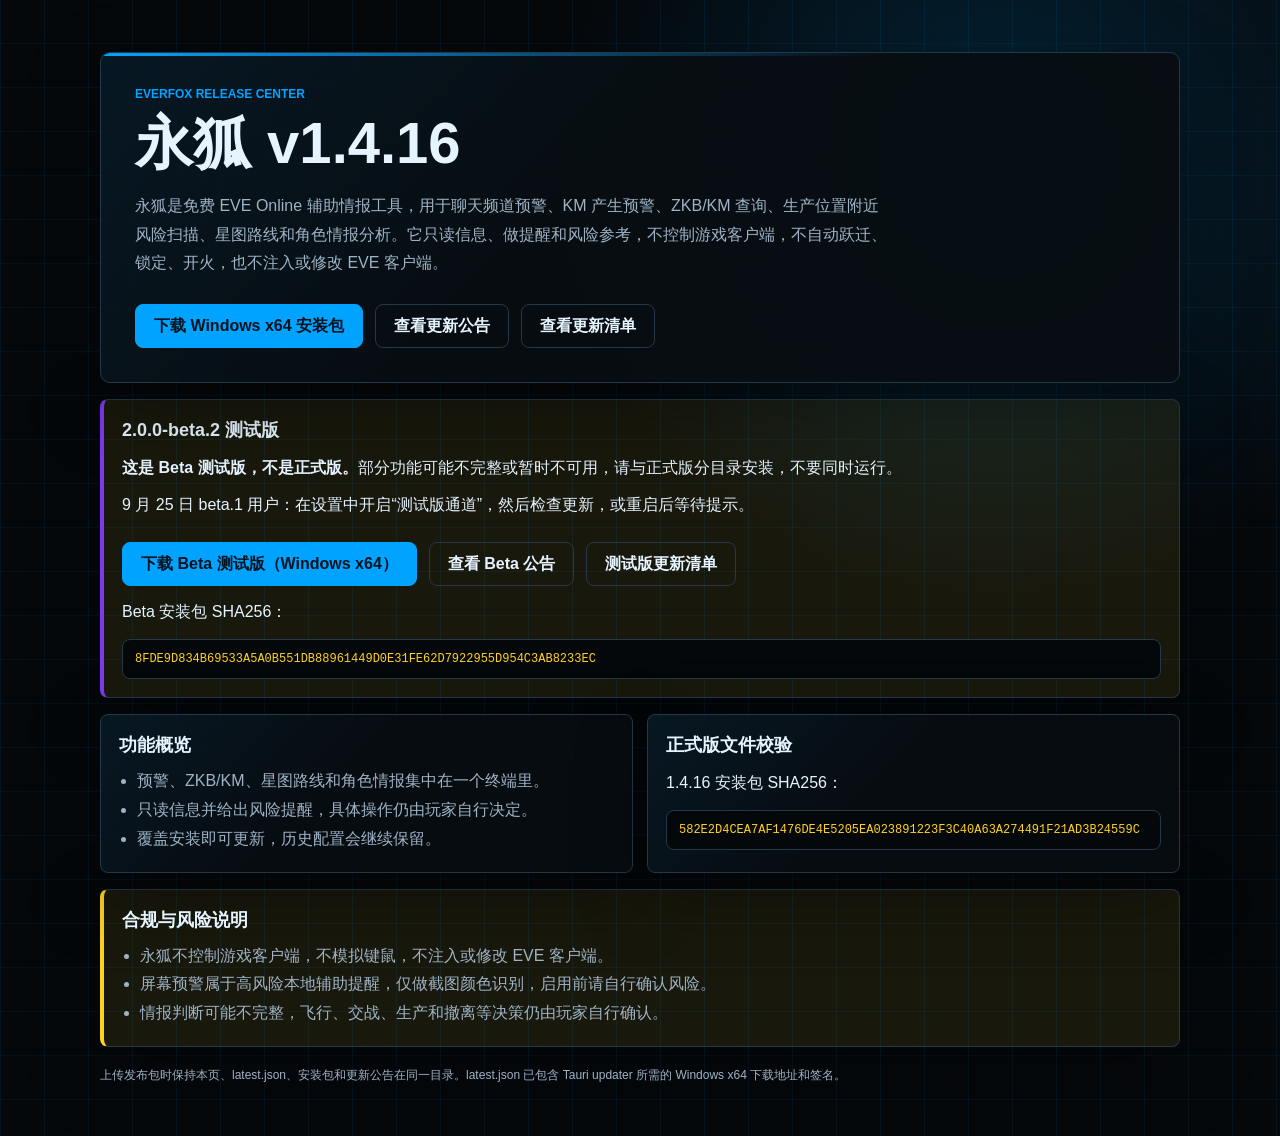
==== index.html @ 494feef8 "release: publish signed EverFox 2.0.0-beta.2" ====
<!doctype html>
<html lang="zh-CN">
<head>
  <meta charset="utf-8" />
  <meta name="viewport" content="width=device-width, initial-scale=1" />
  <title>永狐 v1.4.16 发布页</title>
  <style>
    :root { color-scheme: dark; --bg:#05080b; --panel:#0b1118; --line:#24384a; --text:#e6f4ff; --muted:#9fb3c6; --accent:#00a3ff; --warn:#ffd21f; }
    * { box-sizing:border-box; }
    body { margin:0; min-height:100vh; font-family:"Microsoft YaHei","Segoe UI",sans-serif; color:var(--text); background:linear-gradient(90deg,rgba(0,163,255,.08) 1px,transparent 1px) 0 0/44px 44px,linear-gradient(0deg,rgba(0,163,255,.06) 1px,transparent 1px) 0 0/44px 44px,radial-gradient(circle at 78% 14%,rgba(0,163,255,.18),transparent 32%),var(--bg); }
    main { width:min(1080px,calc(100% - 36px)); margin:0 auto; padding:52px 0; }
    .hero,.card { border:1px solid var(--line); background:linear-gradient(135deg,rgba(0,163,255,.08),transparent 44%),rgba(8,13,18,.94); box-shadow:0 24px 70px rgba(0,0,0,.34); }
    .hero { position:relative; overflow:hidden; padding:34px; border-radius:10px; }
    .hero:before { content:""; position:absolute; left:0; right:0; top:0; height:3px; background:linear-gradient(90deg,var(--accent),transparent 72%); }
    .eyebrow { margin:0 0 12px; color:var(--accent); font-size:12px; font-weight:900; text-transform:uppercase; }
    h1 { margin:0; font-size:clamp(30px,5vw,58px); line-height:1.05; }
    .summary { max-width:760px; color:var(--muted); font-size:16px; line-height:1.8; margin:18px 0 0; }
    .actions { display:flex; flex-wrap:wrap; gap:12px; margin-top:26px; }
    a.button { display:inline-flex; align-items:center; justify-content:center; min-height:44px; padding:0 18px; border:1px solid var(--accent); border-radius:8px; background:var(--accent); color:#00131f; font-weight:900; text-decoration:none; }
    a.button.secondary { background:transparent; color:var(--text); border-color:var(--line); }
    .grid { display:grid; grid-template-columns:repeat(2,minmax(0,1fr)); gap:14px; margin-top:16px; }
    .card { border-radius:8px; padding:18px; }
    .card h2 { margin:0 0 10px; font-size:18px; }
    ul { margin:0; padding-left:18px; color:var(--muted); line-height:1.8; }
    code { display:block; padding:12px; margin-top:10px; overflow-wrap:anywhere; border:1px solid var(--line); border-radius:8px; color:var(--warn); background:#05080b; font-family:Consolas,"Courier New",monospace; font-size:12px; }
    .notice { margin-top:16px; border-left:4px solid var(--warn); background:rgba(255,210,31,.08); }
    footer { margin-top:20px; color:var(--muted); font-size:12px; }
    @media (max-width:760px) { main { width:min(100% - 24px,1080px); padding:24px 0; } .hero { padding:24px; } .grid { grid-template-columns:1fr; } .actions a { width:100%; } }
  </style>
</head>
<body>
  <main>
    <section class="hero">
      <p class="eyebrow">Everfox Release Center</p>
      <h1>永狐 v1.4.16</h1>
      <p class="summary">永狐是免费 EVE Online 辅助情报工具，用于聊天频道预警、KM 产生预警、ZKB/KM 查询、生产位置附近风险扫描、星图路线和角色情报分析。它只读信息、做提醒和风险参考，不控制游戏客户端，不自动跃迁、锁定、开火，也不注入或修改 EVE 客户端。</p>
      <div class="actions">
        <a class="button" href="EverFox_1.4.16_x64_setup.exe">下载 Windows x64 安装包</a>
        <a class="button secondary" href="EverFox_1.4.16_release_notes.md">查看更新公告</a>
        <a class="button secondary" href="latest.json">查看更新清单</a>
      </div>
    </section>
    <section class="card notice" style="border-left-color:#7C3AED">
      <h2>2.0.0-beta.2 测试版</h2>
      <p><strong>这是 Beta 测试版，不是正式版。</strong>部分功能可能不完整或暂时不可用，请与正式版分目录安装，不要同时运行。</p>
      <p>9 月 25 日 beta.1 用户：在设置中开启“测试版通道”，然后检查更新，或重启后等待提示。</p>
      <div class="actions">
        <a class="button" href="https://github.com/heiyue0110/yonghu-release/releases/download/v2.0.0-beta.2/EverFox_2.0.0-beta.2_x64_setup.exe">下载 Beta 测试版（Windows x64）</a>
        <a class="button secondary" href="https://github.com/heiyue0110/yonghu-release/releases/download/v2.0.0-beta.2/EverFox_2.0.0-beta.2_release_notes.md">查看 Beta 公告</a>
        <a class="button secondary" href="v2-alpha/latest-beta.json">测试版更新清单</a>
      </div>
      <p>Beta 安装包 SHA256：</p><code>8FDE9D834B69533A5A0B551DB88961449D0E31FE62D7922955D954C3AB8233EC</code>
    </section>
    <section class="grid"><article class="card"><h2>功能概览</h2><ul><li>预警、ZKB/KM、星图路线和角色情报集中在一个终端里。</li><li>只读信息并给出风险提醒，具体操作仍由玩家自行决定。</li><li>覆盖安装即可更新，历史配置会继续保留。</li></ul></article><article class="card"><h2>正式版文件校验</h2><p>1.4.16 安装包 SHA256：</p><code>582E2D4CEA7AF1476DE4E5205EA023891223F3C40A63A274491F21AD3B24559C</code></article></section>
    <section class="card notice"><h2>合规与风险说明</h2><ul><li>永狐不控制游戏客户端，不模拟键鼠，不注入或修改 EVE 客户端。</li><li>屏幕预警属于高风险本地辅助提醒，仅做截图颜色识别，启用前请自行确认风险。</li><li>情报判断可能不完整，飞行、交战、生产和撤离等决策仍由玩家自行确认。</li></ul></section>
    <footer>上传发布包时保持本页、latest.json、安装包和更新公告在同一目录。latest.json 已包含 Tauri updater 所需的 Windows x64 下载地址和签名。</footer>
  </main>
</body>
</html>
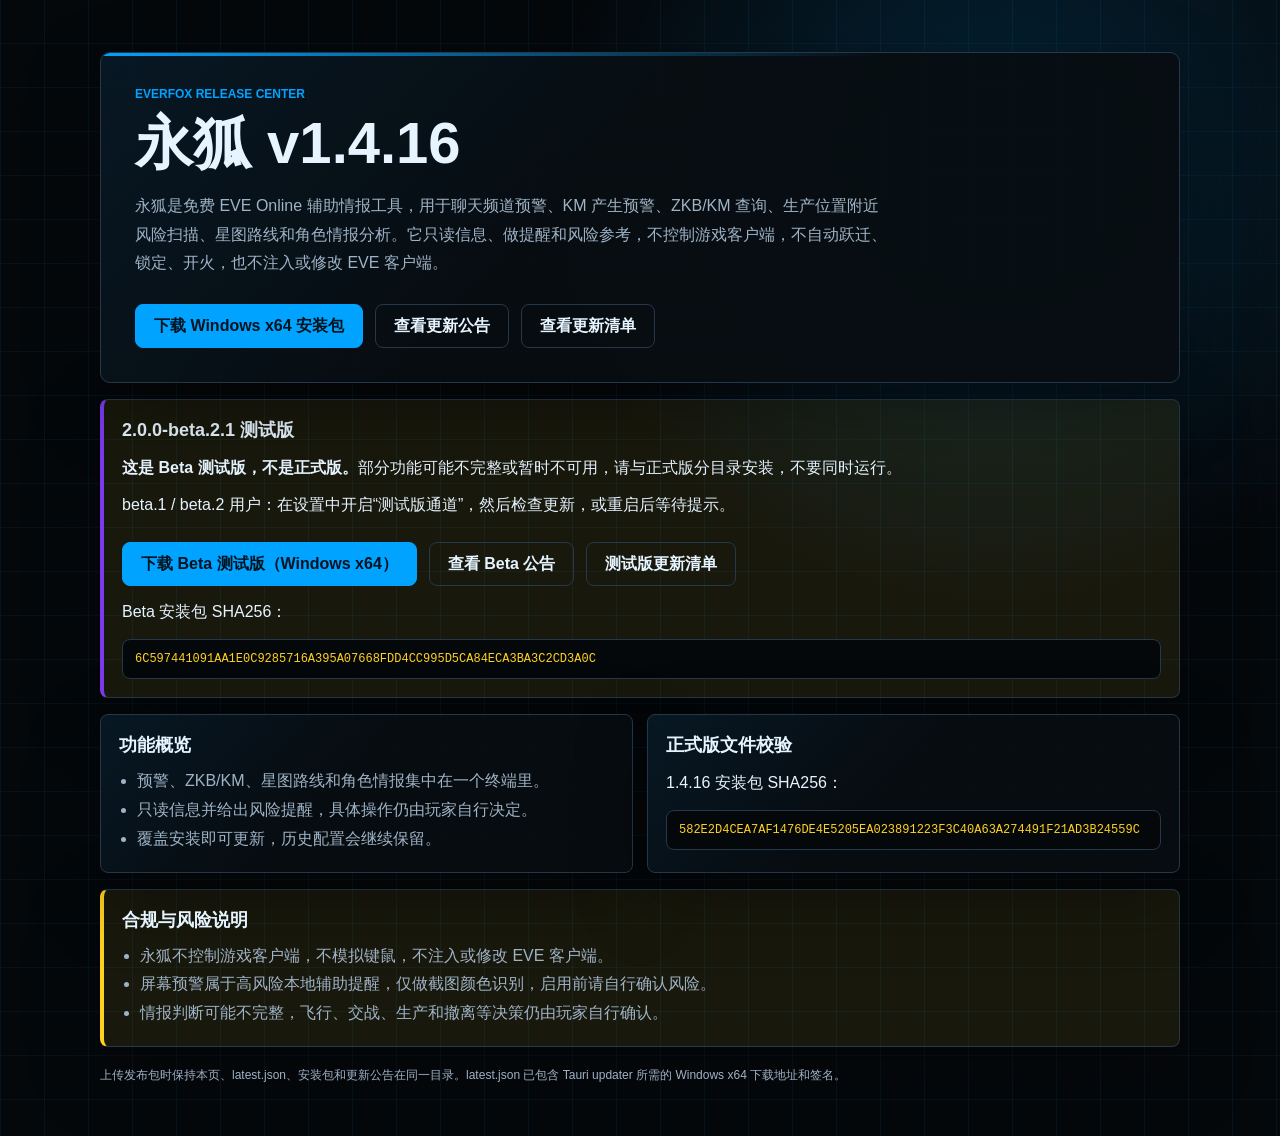
==== commit 5fffe43b: "release: promote signed EverFox 2.0.0-beta.2.1 fixes" ====
--- a/index.html
+++ b/index.html
@@ -41,15 +41,15 @@
       </div>
     </section>
     <section class="card notice" style="border-left-color:#7C3AED">
-      <h2>2.0.0-beta.2 测试版</h2>
+      <h2>2.0.0-beta.2.1 测试版</h2>
       <p><strong>这是 Beta 测试版，不是正式版。</strong>部分功能可能不完整或暂时不可用，请与正式版分目录安装，不要同时运行。</p>
-      <p>9 月 25 日 beta.1 用户：在设置中开启“测试版通道”，然后检查更新，或重启后等待提示。</p>
+      <p>beta.1 / beta.2 用户：在设置中开启“测试版通道”，然后检查更新，或重启后等待提示。</p>
       <div class="actions">
-        <a class="button" href="https://github.com/heiyue0110/yonghu-release/releases/download/v2.0.0-beta.2/EverFox_2.0.0-beta.2_x64_setup.exe">下载 Beta 测试版（Windows x64）</a>
-        <a class="button secondary" href="https://github.com/heiyue0110/yonghu-release/releases/download/v2.0.0-beta.2/EverFox_2.0.0-beta.2_release_notes.md">查看 Beta 公告</a>
+        <a class="button" href="https://github.com/heiyue0110/yonghu-release/releases/download/v2.0.0-beta.2.1/EverFox_2.0.0-beta.2.1_x64_setup.exe">下载 Beta 测试版（Windows x64）</a>
+        <a class="button secondary" href="https://github.com/heiyue0110/yonghu-release/releases/download/v2.0.0-beta.2.1/EverFox_2.0.0-beta.2.1_release_notes.md">查看 Beta 公告</a>
         <a class="button secondary" href="v2-alpha/latest-beta.json">测试版更新清单</a>
       </div>
-      <p>Beta 安装包 SHA256：</p><code>8FDE9D834B69533A5A0B551DB88961449D0E31FE62D7922955D954C3AB8233EC</code>
+      <p>Beta 安装包 SHA256：</p><code>6C597441091AA1E0C9285716A395A07668FDD4CC995D5CA84ECA3BA3C2CD3A0C</code>
     </section>
     <section class="grid"><article class="card"><h2>功能概览</h2><ul><li>预警、ZKB/KM、星图路线和角色情报集中在一个终端里。</li><li>只读信息并给出风险提醒，具体操作仍由玩家自行决定。</li><li>覆盖安装即可更新，历史配置会继续保留。</li></ul></article><article class="card"><h2>正式版文件校验</h2><p>1.4.16 安装包 SHA256：</p><code>582E2D4CEA7AF1476DE4E5205EA023891223F3C40A63A274491F21AD3B24559C</code></article></section>
     <section class="card notice"><h2>合规与风险说明</h2><ul><li>永狐不控制游戏客户端，不模拟键鼠，不注入或修改 EVE 客户端。</li><li>屏幕预警属于高风险本地辅助提醒，仅做截图颜色识别，启用前请自行确认风险。</li><li>情报判断可能不完整，飞行、交战、生产和撤离等决策仍由玩家自行确认。</li></ul></section>
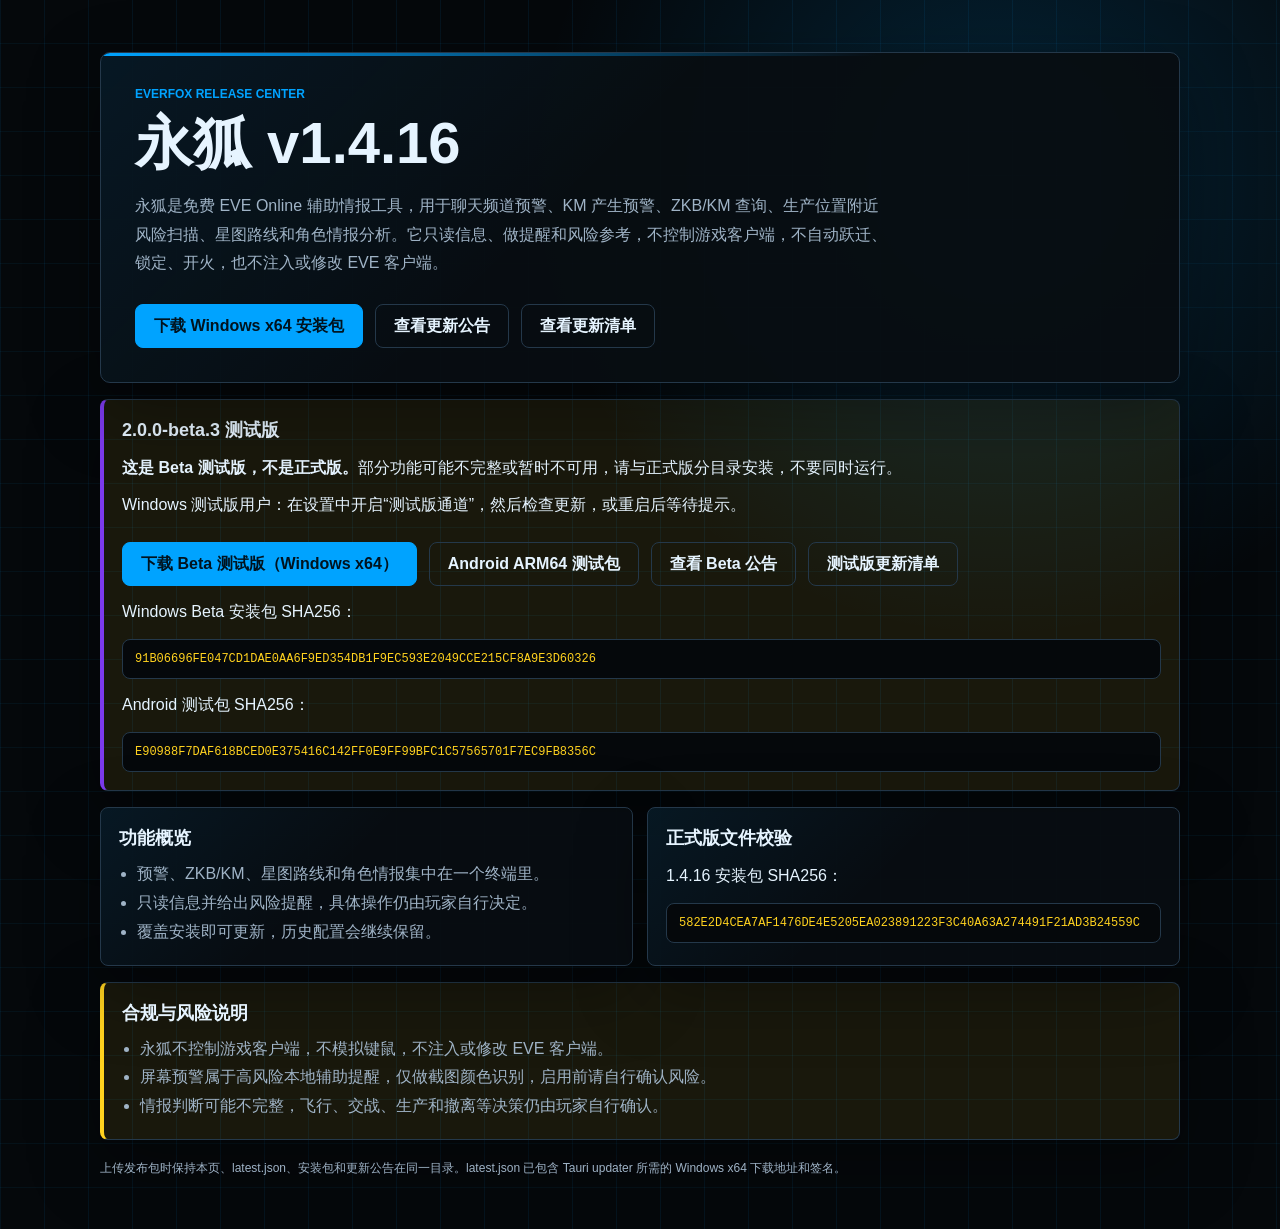
==== commit aa658880: "release signed beta.3 Windows and matching Android test package" ====
--- a/index.html
+++ b/index.html
@@ -41,15 +41,16 @@
       </div>
     </section>
     <section class="card notice" style="border-left-color:#7C3AED">
-      <h2>2.0.0-beta.2.1 测试版</h2>
+      <h2>2.0.0-beta.3 测试版</h2>
       <p><strong>这是 Beta 测试版，不是正式版。</strong>部分功能可能不完整或暂时不可用，请与正式版分目录安装，不要同时运行。</p>
-      <p>beta.1 / beta.2 用户：在设置中开启“测试版通道”，然后检查更新，或重启后等待提示。</p>
+      <p>Windows 测试版用户：在设置中开启“测试版通道”，然后检查更新，或重启后等待提示。</p>
       <div class="actions">
-        <a class="button" href="https://github.com/heiyue0110/yonghu-release/releases/download/v2.0.0-beta.2.1/EverFox_2.0.0-beta.2.1_x64_setup.exe">下载 Beta 测试版（Windows x64）</a>
-        <a class="button secondary" href="https://github.com/heiyue0110/yonghu-release/releases/download/v2.0.0-beta.2.1/EverFox_2.0.0-beta.2.1_release_notes.md">查看 Beta 公告</a>
+        <a class="button" href="https://github.com/heiyue0110/yonghu-release/releases/download/v2.0.0-beta.3/EverFox_2.0.0-beta.3_x64_setup.exe">下载 Beta 测试版（Windows x64）</a>
+        <a class="button secondary" href="https://github.com/heiyue0110/yonghu-release/releases/download/v2.0.0-beta.3/EverFox_2.0.0-beta.3_android-arm64-test.apk">Android ARM64 测试包</a>
+        <a class="button secondary" href="https://github.com/heiyue0110/yonghu-release/releases/download/v2.0.0-beta.3/EverFox_2.0.0-beta.3_release_notes.md">查看 Beta 公告</a>
         <a class="button secondary" href="v2-alpha/latest-beta.json">测试版更新清单</a>
       </div>
-      <p>Beta 安装包 SHA256：</p><code>6C597441091AA1E0C9285716A395A07668FDD4CC995D5CA84ECA3BA3C2CD3A0C</code>
+      <p>Windows Beta 安装包 SHA256：</p><code>91B06696FE047CD1DAE0AA6F9ED354DB1F9EC593E2049CCE215CF8A9E3D60326</code><p>Android 测试包 SHA256：</p><code>E90988F7DAF618BCED0E375416C142FF0E9FF99BFC1C57565701F7EC9FB8356C</code>
     </section>
     <section class="grid"><article class="card"><h2>功能概览</h2><ul><li>预警、ZKB/KM、星图路线和角色情报集中在一个终端里。</li><li>只读信息并给出风险提醒，具体操作仍由玩家自行决定。</li><li>覆盖安装即可更新，历史配置会继续保留。</li></ul></article><article class="card"><h2>正式版文件校验</h2><p>1.4.16 安装包 SHA256：</p><code>582E2D4CEA7AF1476DE4E5205EA023891223F3C40A63A274491F21AD3B24559C</code></article></section>
     <section class="card notice"><h2>合规与风险说明</h2><ul><li>永狐不控制游戏客户端，不模拟键鼠，不注入或修改 EVE 客户端。</li><li>屏幕预警属于高风险本地辅助提醒，仅做截图颜色识别，启用前请自行确认风险。</li><li>情报判断可能不完整，飞行、交战、生产和撤离等决策仍由玩家自行确认。</li></ul></section>
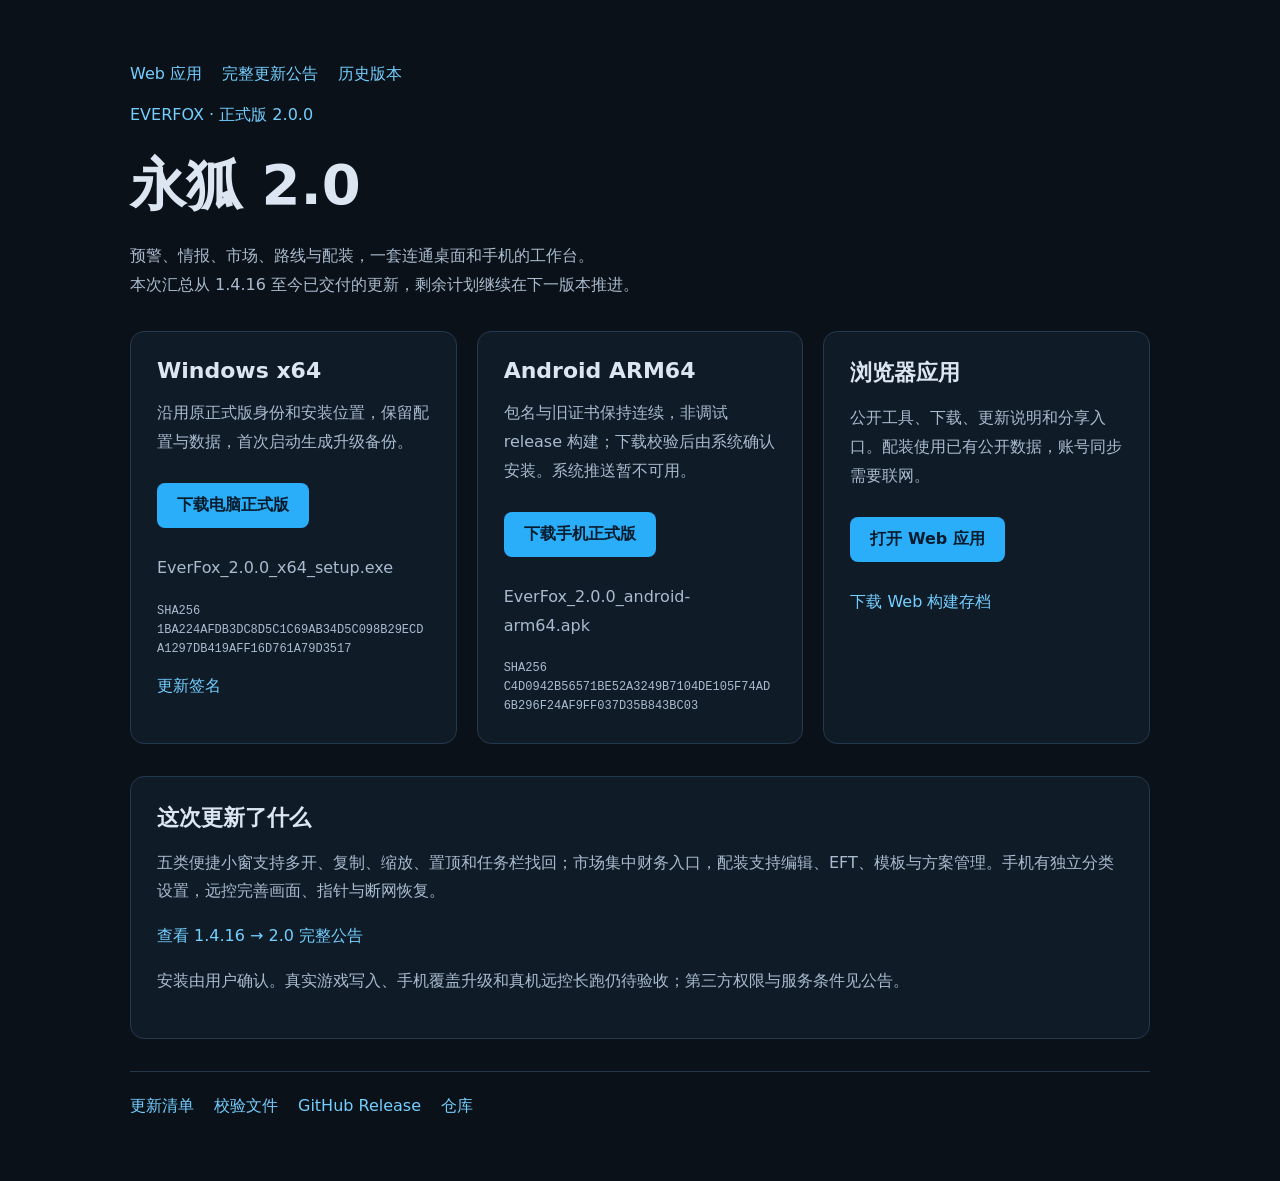
==== commit ef28ac73: "release: publish formal EverFox 2.0.0 for Windows Android and Web" ====
--- a/index.html
+++ b/index.html
@@ -1,60 +1,9 @@
-<!doctype html>
-<html lang="zh-CN">
-<head>
-  <meta charset="utf-8" />
-  <meta name="viewport" content="width=device-width, initial-scale=1" />
-  <title>永狐 v1.4.16 发布页</title>
-  <style>
-    :root { color-scheme: dark; --bg:#05080b; --panel:#0b1118; --line:#24384a; --text:#e6f4ff; --muted:#9fb3c6; --accent:#00a3ff; --warn:#ffd21f; }
-    * { box-sizing:border-box; }
-    body { margin:0; min-height:100vh; font-family:"Microsoft YaHei","Segoe UI",sans-serif; color:var(--text); background:linear-gradient(90deg,rgba(0,163,255,.08) 1px,transparent 1px) 0 0/44px 44px,linear-gradient(0deg,rgba(0,163,255,.06) 1px,transparent 1px) 0 0/44px 44px,radial-gradient(circle at 78% 14%,rgba(0,163,255,.18),transparent 32%),var(--bg); }
-    main { width:min(1080px,calc(100% - 36px)); margin:0 auto; padding:52px 0; }
-    .hero,.card { border:1px solid var(--line); background:linear-gradient(135deg,rgba(0,163,255,.08),transparent 44%),rgba(8,13,18,.94); box-shadow:0 24px 70px rgba(0,0,0,.34); }
-    .hero { position:relative; overflow:hidden; padding:34px; border-radius:10px; }
-    .hero:before { content:""; position:absolute; left:0; right:0; top:0; height:3px; background:linear-gradient(90deg,var(--accent),transparent 72%); }
-    .eyebrow { margin:0 0 12px; color:var(--accent); font-size:12px; font-weight:900; text-transform:uppercase; }
-    h1 { margin:0; font-size:clamp(30px,5vw,58px); line-height:1.05; }
-    .summary { max-width:760px; color:var(--muted); font-size:16px; line-height:1.8; margin:18px 0 0; }
-    .actions { display:flex; flex-wrap:wrap; gap:12px; margin-top:26px; }
-    a.button { display:inline-flex; align-items:center; justify-content:center; min-height:44px; padding:0 18px; border:1px solid var(--accent); border-radius:8px; background:var(--accent); color:#00131f; font-weight:900; text-decoration:none; }
-    a.button.secondary { background:transparent; color:var(--text); border-color:var(--line); }
-    .grid { display:grid; grid-template-columns:repeat(2,minmax(0,1fr)); gap:14px; margin-top:16px; }
-    .card { border-radius:8px; padding:18px; }
-    .card h2 { margin:0 0 10px; font-size:18px; }
-    ul { margin:0; padding-left:18px; color:var(--muted); line-height:1.8; }
-    code { display:block; padding:12px; margin-top:10px; overflow-wrap:anywhere; border:1px solid var(--line); border-radius:8px; color:var(--warn); background:#05080b; font-family:Consolas,"Courier New",monospace; font-size:12px; }
-    .notice { margin-top:16px; border-left:4px solid var(--warn); background:rgba(255,210,31,.08); }
-    footer { margin-top:20px; color:var(--muted); font-size:12px; }
-    @media (max-width:760px) { main { width:min(100% - 24px,1080px); padding:24px 0; } .hero { padding:24px; } .grid { grid-template-columns:1fr; } .actions a { width:100%; } }
-  </style>
-</head>
-<body>
-  <main>
-    <section class="hero">
-      <p class="eyebrow">Everfox Release Center</p>
-      <h1>永狐 v1.4.16</h1>
-      <p class="summary">永狐是免费 EVE Online 辅助情报工具，用于聊天频道预警、KM 产生预警、ZKB/KM 查询、生产位置附近风险扫描、星图路线和角色情报分析。它只读信息、做提醒和风险参考，不控制游戏客户端，不自动跃迁、锁定、开火，也不注入或修改 EVE 客户端。</p>
-      <div class="actions">
-        <a class="button" href="EverFox_1.4.16_x64_setup.exe">下载 Windows x64 安装包</a>
-        <a class="button secondary" href="EverFox_1.4.16_release_notes.md">查看更新公告</a>
-        <a class="button secondary" href="latest.json">查看更新清单</a>
-      </div>
-    </section>
-    <section class="card notice" style="border-left-color:#7C3AED">
-      <h2>2.0.0-beta.3 测试版</h2>
-      <p><strong>这是 Beta 测试版，不是正式版。</strong>部分功能可能不完整或暂时不可用，请与正式版分目录安装，不要同时运行。</p>
-      <p>Windows 测试版用户：在设置中开启“测试版通道”，然后检查更新，或重启后等待提示。</p>
-      <div class="actions">
-        <a class="button" href="https://github.com/heiyue0110/yonghu-release/releases/download/v2.0.0-beta.3/EverFox_2.0.0-beta.3_x64_setup.exe">下载 Beta 测试版（Windows x64）</a>
-        <a class="button secondary" href="https://github.com/heiyue0110/yonghu-release/releases/download/v2.0.0-beta.3/EverFox_2.0.0-beta.3_android-arm64-test.apk">Android ARM64 测试包</a>
-        <a class="button secondary" href="https://github.com/heiyue0110/yonghu-release/releases/download/v2.0.0-beta.3/EverFox_2.0.0-beta.3_release_notes.md">查看 Beta 公告</a>
-        <a class="button secondary" href="v2-alpha/latest-beta.json">测试版更新清单</a>
-      </div>
-      <p>Windows Beta 安装包 SHA256：</p><code>91B06696FE047CD1DAE0AA6F9ED354DB1F9EC593E2049CCE215CF8A9E3D60326</code><p>Android 测试包 SHA256：</p><code>E90988F7DAF618BCED0E375416C142FF0E9FF99BFC1C57565701F7EC9FB8356C</code>
-    </section>
-    <section class="grid"><article class="card"><h2>功能概览</h2><ul><li>预警、ZKB/KM、星图路线和角色情报集中在一个终端里。</li><li>只读信息并给出风险提醒，具体操作仍由玩家自行决定。</li><li>覆盖安装即可更新，历史配置会继续保留。</li></ul></article><article class="card"><h2>正式版文件校验</h2><p>1.4.16 安装包 SHA256：</p><code>582E2D4CEA7AF1476DE4E5205EA023891223F3C40A63A274491F21AD3B24559C</code></article></section>
-    <section class="card notice"><h2>合规与风险说明</h2><ul><li>永狐不控制游戏客户端，不模拟键鼠，不注入或修改 EVE 客户端。</li><li>屏幕预警属于高风险本地辅助提醒，仅做截图颜色识别，启用前请自行确认风险。</li><li>情报判断可能不完整，飞行、交战、生产和撤离等决策仍由玩家自行确认。</li></ul></section>
-    <footer>上传发布包时保持本页、latest.json、安装包和更新公告在同一目录。latest.json 已包含 Tauri updater 所需的 Windows x64 下载地址和签名。</footer>
-  </main>
-</body>
-</html>+<!doctype html><html lang="zh-CN"><head><meta charset="utf-8"><meta name="viewport" content="width=device-width,initial-scale=1"><title>永狐 2.0 · 正式下载</title><style>
+:root{color-scheme:dark;font-family:system-ui,"Microsoft YaHei",sans-serif;background:#0b1119;color:#dce6f2}body{margin:0}main{max-width:1020px;margin:auto;padding:64px 24px}nav,footer{display:flex;gap:20px;flex-wrap:wrap}a{color:#73cfff;text-decoration:none}a:hover{text-decoration:underline}h1{font-size:clamp(32px,6vw,56px);margin:18px 0}p{line-height:1.8;color:#a9bbce}.eyebrow{color:#73cfff}.grid{display:grid;grid-template-columns:repeat(auto-fit,minmax(250px,1fr));gap:20px;margin:32px 0}section{padding:26px;border:1px solid #26384c;border-radius:14px;background:#101b28}h2{margin:0 0 12px;font-size:22px}.button{display:inline-block;background:#2aaefa;color:#061b2b;font-weight:700;padding:12px 20px;border-radius:8px;margin:10px 0}code{font-size:12px;overflow-wrap:anywhere;color:#a9bbce}footer{border-top:1px solid #26384c;padding-top:24px;margin-top:32px}
+</style></head><body><main><nav><a href="https://heiyue0110.github.io/yonghu-release/app/">Web 应用</a><a href="https://github.com/heiyue0110/yonghu-release/releases/download/v2.0.0/EverFox_2.0.0_release_notes.md">完整更新公告</a><a href="https://github.com/heiyue0110/yonghu-release/releases">历史版本</a></nav>
+<p class="eyebrow">EVERFOX · 正式版 2.0.0</p><h1>永狐 2.0</h1><p>预警、情报、市场、路线与配装，一套连通桌面和手机的工作台。<br>本次汇总从 1.4.16 至今已交付的更新，剩余计划继续在下一版本推进。</p>
+<div class="grid"><section><h2>Windows x64</h2><p>沿用原正式版身份和安装位置，保留配置与数据，首次启动生成升级备份。</p><a class="button" href="https://github.com/heiyue0110/yonghu-release/releases/download/v2.0.0/EverFox_2.0.0_x64_setup.exe">下载电脑正式版</a><p>EverFox_2.0.0_x64_setup.exe</p><code>SHA256 1BA224AFDB3DC8D5C1C69AB34D5C098B29ECDA1297DB419AFF16D761A79D3517</code><p><a href="https://github.com/heiyue0110/yonghu-release/releases/download/v2.0.0/EverFox_2.0.0_x64_setup.exe.sig">更新签名</a></p></section>
+<section><h2>Android ARM64</h2><p>包名与旧证书保持连续，非调试 release 构建；下载校验后由系统确认安装。系统推送暂不可用。</p><a class="button" href="https://github.com/heiyue0110/yonghu-release/releases/download/v2.0.0/EverFox_2.0.0_android-arm64.apk">下载手机正式版</a><p>EverFox_2.0.0_android-arm64.apk</p><code>SHA256 C4D0942B56571BE52A3249B7104DE105F74AD6B296F24AF9FF037D35B843BC03</code></section>
+<section><h2>浏览器应用</h2><p>公开工具、下载、更新说明和分享入口。配装使用已有公开数据，账号同步需要联网。</p><a class="button" href="https://heiyue0110.github.io/yonghu-release/app/">打开 Web 应用</a><p><a href="https://github.com/heiyue0110/yonghu-release/releases/download/v2.0.0/EverFox_2.0.0_web.zip">下载 Web 构建存档</a></p></section></div>
+<section><h2>这次更新了什么</h2><p>五类便捷小窗支持多开、复制、缩放、置顶和任务栏找回；市场集中财务入口，配装支持编辑、EFT、模板与方案管理。手机有独立分类设置，远控完善画面、指针与断网恢复。</p><p><a href="https://github.com/heiyue0110/yonghu-release/releases/download/v2.0.0/EverFox_2.0.0_release_notes.md">查看 1.4.16 → 2.0 完整公告</a></p><p>安装由用户确认。真实游戏写入、手机覆盖升级和真机远控长跑仍待验收；第三方权限与服务条件见公告。</p></section>
+<footer><a href="https://heiyue0110.github.io/yonghu-release/latest.json">更新清单</a><a href="https://github.com/heiyue0110/yonghu-release/releases/download/v2.0.0/SHA256_2.0.0.txt">校验文件</a><a href="https://github.com/heiyue0110/yonghu-release/releases/tag/v2.0.0">GitHub Release</a><a href="https://github.com/heiyue0110/yonghu-release">仓库</a></footer></main></body></html>
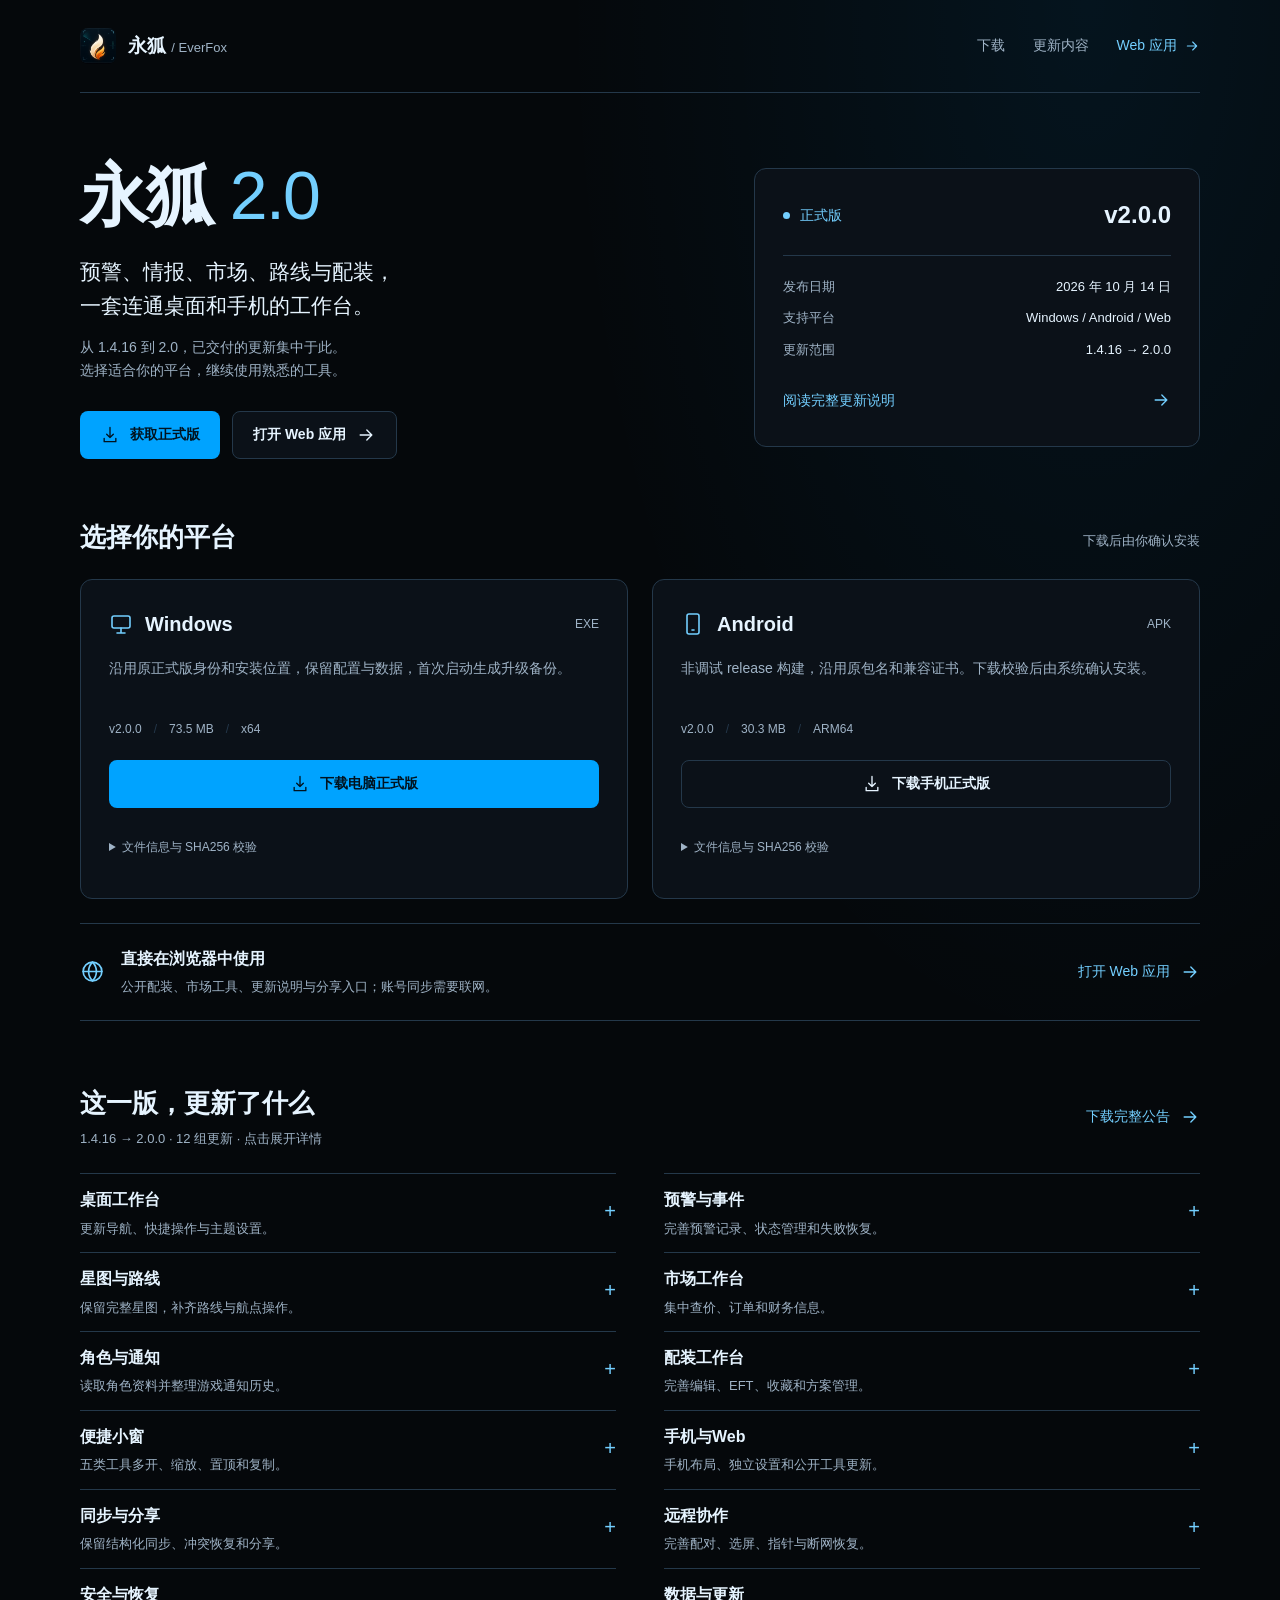
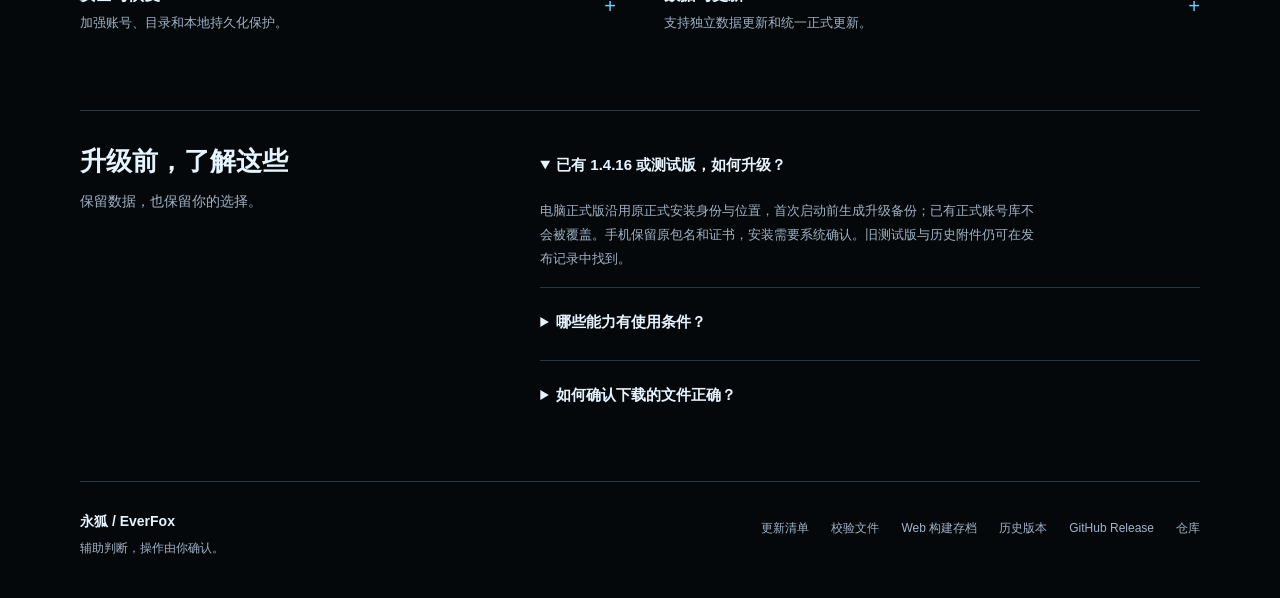
==== commit 61b942c1: "Polish formal release center with 1.4.16 visual identity and responsive downloads" ====
--- a/index.html
+++ b/index.html
@@ -1,9 +1,30 @@
-<!doctype html><html lang="zh-CN"><head><meta charset="utf-8"><meta name="viewport" content="width=device-width,initial-scale=1"><title>永狐 2.0 · 正式下载</title><style>
-:root{color-scheme:dark;font-family:system-ui,"Microsoft YaHei",sans-serif;background:#0b1119;color:#dce6f2}body{margin:0}main{max-width:1020px;margin:auto;padding:64px 24px}nav,footer{display:flex;gap:20px;flex-wrap:wrap}a{color:#73cfff;text-decoration:none}a:hover{text-decoration:underline}h1{font-size:clamp(32px,6vw,56px);margin:18px 0}p{line-height:1.8;color:#a9bbce}.eyebrow{color:#73cfff}.grid{display:grid;grid-template-columns:repeat(auto-fit,minmax(250px,1fr));gap:20px;margin:32px 0}section{padding:26px;border:1px solid #26384c;border-radius:14px;background:#101b28}h2{margin:0 0 12px;font-size:22px}.button{display:inline-block;background:#2aaefa;color:#061b2b;font-weight:700;padding:12px 20px;border-radius:8px;margin:10px 0}code{font-size:12px;overflow-wrap:anywhere;color:#a9bbce}footer{border-top:1px solid #26384c;padding-top:24px;margin-top:32px}
-</style></head><body><main><nav><a href="https://heiyue0110.github.io/yonghu-release/app/">Web 应用</a><a href="https://github.com/heiyue0110/yonghu-release/releases/download/v2.0.0/EverFox_2.0.0_release_notes.md">完整更新公告</a><a href="https://github.com/heiyue0110/yonghu-release/releases">历史版本</a></nav>
-<p class="eyebrow">EVERFOX · 正式版 2.0.0</p><h1>永狐 2.0</h1><p>预警、情报、市场、路线与配装，一套连通桌面和手机的工作台。<br>本次汇总从 1.4.16 至今已交付的更新，剩余计划继续在下一版本推进。</p>
-<div class="grid"><section><h2>Windows x64</h2><p>沿用原正式版身份和安装位置，保留配置与数据，首次启动生成升级备份。</p><a class="button" href="https://github.com/heiyue0110/yonghu-release/releases/download/v2.0.0/EverFox_2.0.0_x64_setup.exe">下载电脑正式版</a><p>EverFox_2.0.0_x64_setup.exe</p><code>SHA256 1BA224AFDB3DC8D5C1C69AB34D5C098B29ECDA1297DB419AFF16D761A79D3517</code><p><a href="https://github.com/heiyue0110/yonghu-release/releases/download/v2.0.0/EverFox_2.0.0_x64_setup.exe.sig">更新签名</a></p></section>
-<section><h2>Android ARM64</h2><p>包名与旧证书保持连续，非调试 release 构建；下载校验后由系统确认安装。系统推送暂不可用。</p><a class="button" href="https://github.com/heiyue0110/yonghu-release/releases/download/v2.0.0/EverFox_2.0.0_android-arm64.apk">下载手机正式版</a><p>EverFox_2.0.0_android-arm64.apk</p><code>SHA256 C4D0942B56571BE52A3249B7104DE105F74AD6B296F24AF9FF037D35B843BC03</code></section>
-<section><h2>浏览器应用</h2><p>公开工具、下载、更新说明和分享入口。配装使用已有公开数据，账号同步需要联网。</p><a class="button" href="https://heiyue0110.github.io/yonghu-release/app/">打开 Web 应用</a><p><a href="https://github.com/heiyue0110/yonghu-release/releases/download/v2.0.0/EverFox_2.0.0_web.zip">下载 Web 构建存档</a></p></section></div>
-<section><h2>这次更新了什么</h2><p>五类便捷小窗支持多开、复制、缩放、置顶和任务栏找回；市场集中财务入口，配装支持编辑、EFT、模板与方案管理。手机有独立分类设置，远控完善画面、指针与断网恢复。</p><p><a href="https://github.com/heiyue0110/yonghu-release/releases/download/v2.0.0/EverFox_2.0.0_release_notes.md">查看 1.4.16 → 2.0 完整公告</a></p><p>安装由用户确认。真实游戏写入、手机覆盖升级和真机远控长跑仍待验收；第三方权限与服务条件见公告。</p></section>
-<footer><a href="https://heiyue0110.github.io/yonghu-release/latest.json">更新清单</a><a href="https://github.com/heiyue0110/yonghu-release/releases/download/v2.0.0/SHA256_2.0.0.txt">校验文件</a><a href="https://github.com/heiyue0110/yonghu-release/releases/tag/v2.0.0">GitHub Release</a><a href="https://github.com/heiyue0110/yonghu-release">仓库</a></footer></main></body></html>+<!doctype html>
+<html lang="zh-CN"><head><meta charset="utf-8"><meta name="viewport" content="width=device-width,initial-scale=1"><meta name="description" content="永狐 EverFox 2.0 正式发布中心。下载 Windows、Android，打开在线配装与公开工具，查看 1.4.16 至 2.0 完整公告与文件校验。"><meta name="theme-color" content="#05080b"><title>永狐 2.0 · 正式发布中心</title><link rel="stylesheet" href="site.css"><link rel="icon" href="site-assets/brand-icon.png"><script src="site.js" defer></script></head>
+<body><a class="skip-link" href="#main">跳到主要内容</a>
+<header class="site-header"><a class="brand" href="https://heiyue0110.github.io/yonghu-release/" aria-label="永狐官网首页"><img src="site-assets/brand-icon.png" width="36" height="36" alt=""><span>永狐 <span class="brand-en">/ EverFox</span></span></a><nav aria-label="网站导航"><a href="#downloads">下载</a><a href="#changes">更新内容</a><a href="https://heiyue0110.github.io/yonghu-release/app/">Web 应用 <svg width="20" height="20" viewBox="0 0 24 24" fill="none" stroke="currentColor" stroke-width="1.6" stroke-linecap="round" stroke-linejoin="round" aria-hidden="true"><path d="M5 12h14m-6-6 6 6-6 6"/></svg></a></nav></header>
+<main id="main"><section class="hero" aria-labelledby="hero-title"><div class="hero-copy"><h1 id="hero-title">永狐 <span>2.0</span></h1><p class="hero-description">预警、情报、市场、路线与配装，<br class="desktop-break">一套连通桌面和手机的工作台。</p><p class="hero-detail">从 1.4.16 到 2.0，已交付的更新集中于此。<br>选择适合你的平台，继续使用熟悉的工具。</p><div class="hero-actions"><a class="button primary" href="#downloads"><svg width="20" height="20" viewBox="0 0 24 24" fill="none" stroke="currentColor" stroke-width="1.6" stroke-linecap="round" stroke-linejoin="round" aria-hidden="true"><path d="M12 3v12m-4-4 4 4 4-4M5 16v4h14v-4"/></svg>获取正式版</a><a class="button secondary" href="https://heiyue0110.github.io/yonghu-release/app/">打开 Web 应用 <svg width="20" height="20" viewBox="0 0 24 24" fill="none" stroke="currentColor" stroke-width="1.6" stroke-linecap="round" stroke-linejoin="round" aria-hidden="true"><path d="M5 12h14m-6-6 6 6-6 6"/></svg></a></div></div><aside class="release-panel" aria-label="正式发布信息"><div class="release-panel-head"><span class="stable-label"><span class="status-dot"></span>正式版</span><span class="release-version">v2.0.0</span></div><dl><div><dt>发布日期</dt><dd>2026 年 10 月 14 日</dd></div><div><dt>支持平台</dt><dd>Windows / Android / Web</dd></div><div><dt>更新范围</dt><dd>1.4.16 → 2.0.0</dd></div></dl><a class="release-note-link" href="https://heiyue0110.github.io/yonghu-release/app/#/changelog">阅读完整更新说明 <svg width="20" height="20" viewBox="0 0 24 24" fill="none" stroke="currentColor" stroke-width="1.6" stroke-linecap="round" stroke-linejoin="round" aria-hidden="true"><path d="M5 12h14m-6-6 6 6-6 6"/></svg></a></aside></section>
+<section id="downloads" class="download-section" aria-labelledby="downloads-title"><div class="section-heading"><h2 id="downloads-title">选择你的平台</h2><p>下载后由你确认安装</p></div><div class="platforms"><article class="platform">
+  <div class="platform-title"><svg width="20" height="20" viewBox="0 0 24 24" fill="none" stroke="currentColor" stroke-width="1.6" stroke-linecap="round" stroke-linejoin="round" aria-hidden="true"><rect x="3" y="4" width="18" height="12" rx="2"/><path d="M8 21h8m-4-5v5"/></svg><h3>Windows</h3><span class="file-type">EXE</span></div>
+  <p>沿用原正式版身份和安装位置，保留配置与数据，首次启动生成升级备份。</p><div class="package-meta"><span>v2.0.0</span><span>73.5 MB</span><span>x64</span></div>
+  <a class="button primary" href="https://github.com/heiyue0110/yonghu-release/releases/download/v2.0.0/EverFox_2.0.0_x64_setup.exe"><svg width="20" height="20" viewBox="0 0 24 24" fill="none" stroke="currentColor" stroke-width="1.6" stroke-linecap="round" stroke-linejoin="round" aria-hidden="true"><path d="M12 3v12m-4-4 4 4 4-4M5 16v4h14v-4"/></svg>下载电脑正式版</a>
+  <details class="checksum"><summary>文件信息与 SHA256 校验</summary><div class="checksum-body"><span class="filename">EverFox_2.0.0_x64_setup.exe</span><code id="hash-desktop">1BA224AFDB3DC8D5C1C69AB34D5C098B29ECDA1297DB419AFF16D761A79D3517</code><button class="copy-button" data-copy="hash-desktop" aria-label="复制 Windows SHA256"><svg width="20" height="20" viewBox="0 0 24 24" fill="none" stroke="currentColor" stroke-width="1.6" stroke-linecap="round" stroke-linejoin="round" aria-hidden="true"><rect x="8" y="8" width="12" height="13" rx="2"/><path d="M16 8V3H3v13h5"/></svg>复制 SHA256</button><a href="https://github.com/heiyue0110/yonghu-release/releases/download/v2.0.0/EverFox_2.0.0_x64_setup.exe.sig">下载更新签名</a></div></details>
+</article><article class="platform">
+  <div class="platform-title"><svg width="20" height="20" viewBox="0 0 24 24" fill="none" stroke="currentColor" stroke-width="1.6" stroke-linecap="round" stroke-linejoin="round" aria-hidden="true"><rect x="6" y="2" width="12" height="20" rx="2"/><path d="M11 18h2"/></svg><h3>Android</h3><span class="file-type">APK</span></div>
+  <p>非调试 release 构建，沿用原包名和兼容证书。下载校验后由系统确认安装。</p><div class="package-meta"><span>v2.0.0</span><span>30.3 MB</span><span>ARM64</span></div>
+  <a class="button secondary" href="https://github.com/heiyue0110/yonghu-release/releases/download/v2.0.0/EverFox_2.0.0_android-arm64.apk"><svg width="20" height="20" viewBox="0 0 24 24" fill="none" stroke="currentColor" stroke-width="1.6" stroke-linecap="round" stroke-linejoin="round" aria-hidden="true"><path d="M12 3v12m-4-4 4 4 4-4M5 16v4h14v-4"/></svg>下载手机正式版</a>
+  <details class="checksum"><summary>文件信息与 SHA256 校验</summary><div class="checksum-body"><span class="filename">EverFox_2.0.0_android-arm64.apk</span><code id="hash-phone">C4D0942B56571BE52A3249B7104DE105F74AD6B296F24AF9FF037D35B843BC03</code><button class="copy-button" data-copy="hash-phone" aria-label="复制 Android SHA256"><svg width="20" height="20" viewBox="0 0 24 24" fill="none" stroke="currentColor" stroke-width="1.6" stroke-linecap="round" stroke-linejoin="round" aria-hidden="true"><rect x="8" y="8" width="12" height="13" rx="2"/><path d="M16 8V3H3v13h5"/></svg>复制 SHA256</button></div></details>
+</article></div><div class="web-row"><div class="web-copy"><svg width="20" height="20" viewBox="0 0 24 24" fill="none" stroke="currentColor" stroke-width="1.6" stroke-linecap="round" stroke-linejoin="round" aria-hidden="true"><circle cx="12" cy="12" r="9"/><path d="M3 12h18M12 3c5 5 5 13 0 18-5-5-5-13 0-18Z"/></svg><div><h3>直接在浏览器中使用</h3><p>公开配装、市场工具、更新说明与分享入口；账号同步需要联网。</p></div></div><a class="text-link" href="https://heiyue0110.github.io/yonghu-release/app/">打开 Web 应用 <svg width="20" height="20" viewBox="0 0 24 24" fill="none" stroke="currentColor" stroke-width="1.6" stroke-linecap="round" stroke-linejoin="round" aria-hidden="true"><path d="M5 12h14m-6-6 6 6-6 6"/></svg></a></div></section>
+<section id="changes" class="changes-section" aria-labelledby="changes-title"><div class="section-heading"><div><h2 id="changes-title">这一版，更新了什么</h2><p>1.4.16 → 2.0.0 · 12 组更新 · 点击展开详情</p></div><a class="text-link" href="https://github.com/heiyue0110/yonghu-release/releases/download/v2.0.0/EverFox_2.0.0_release_notes.md">下载完整公告 <svg width="20" height="20" viewBox="0 0 24 24" fill="none" stroke="currentColor" stroke-width="1.6" stroke-linecap="round" stroke-linejoin="round" aria-hidden="true"><path d="M5 12h14m-6-6 6 6-6 6"/></svg></a></div><div class="changes-grid"><details class="change"><summary><strong>桌面工作台</strong><span>更新导航、快捷操作与主题设置。</span></summary><p>桌面工作台保留既有页面，整合导航、命令面板与首次引导；支持主题、强调色、字号、缩放和界面密度。罗德岛作为可切换主题，不决定软件功能结构。</p></details>
+<details class="change"><summary><strong>预警与事件</strong><span>完善预警记录、状态管理和失败恢复。</span></summary><p>聊天、屏幕和KM/ZKB预警保留来源与历史；持久事件支持去重、确认、静音和解除，突发记录按顺序处理。来源失效、后台重启和保存失败显示真实状态，屏幕识别与监控默认不主动开启。</p></details>
+<details class="change"><summary><strong>星图与路线</strong><span>保留完整星图，补齐路线与航点操作。</span></summary><p>完整星图支持数据更新和失败重试；路线提供风险参考、跳桥资料与旗舰距离约束。普通星门路线可在角色确认后写入游戏航点，旗舰、虫洞和不可靠路线不冒充可写路线；不执行自动飞行。</p></details>
+<details class="change"><summary><strong>市场工作台</strong><span>集中查价、订单和财务信息。</span></summary><p>查价更名市场，收纳物品检索、价格、角色订单、钱包与采矿入口；订单竞争参考显示范围、缓存时间和核对状态，不自动改单。钱包统计区分流水与成交，采矿估值只作参考。</p></details>
+<details class="change"><summary><strong>角色与通知</strong><span>读取角色资料并整理游戏通知历史。</span></summary><p>角色页保留技能、位置、舰船、战绩和财务等资料，联系人、游戏通知首次进入可自动读取。私有结果按角色与账号隔离；游戏通知作为历史摘要显示发生时间与记录时间，可独立筛选，不冒充实时战斗证据。</p></details>
+<details class="change"><summary><strong>配装工作台</strong><span>完善编辑、EFT、收藏和方案管理。</span></summary><p>共享配装引擎支持选船、槽位编辑、技能与资源属性、EFT导入导出、收藏、模板、作业参数、采购清单和方案比较。保存到游戏前展示角色与配装快照，创建个人配装；取消保留草稿，结果不确定不自动重试。</p></details>
+<details class="change"><summary><strong>便捷小窗</strong><span>五类工具多开、缩放、置顶和复制。</span></summary><p>预警、市场、路线、画像与虫洞页面内可直接打开对应小窗；重复打开和复制产生独立窗口，可自由缩放、置顶并从任务栏找回。搜索支持联想，设置可自定义小窗与快捷指令键位，提供冲突提示和重启恢复。</p></details>
+<details class="change"><summary><strong>手机与Web</strong><span>手机布局、独立设置和公开工具更新。</span></summary><p>手机保留控制台、配装、情报、市场与我的；全局设置采用分类首页、对应子页、返回分类首页。公开配装与市场工具可离线或免账号使用已有公开数据；Web提供下载、更新说明和公开分享入口。</p></details>
+<details class="change"><summary><strong>同步与分享</strong><span>保留结构化同步、冲突恢复和分享。</span></summary><p>免费账号同步配置、配装、路线等结构化资料；冲突保留可选择的历史快照，失败不伪装已保存，旧账号回执不影响当前账号。只读分享展示公开快照，不上传ESI令牌、密钥、原始聊天或截图。</p></details>
+<details class="change"><summary><strong>远程协作</strong><span>完善配对、选屏、指针与断网恢复。</span></summary><p>支持账号配对和局域网短码/二维码直连。远控修正画面颜色、选屏坐标、缩放与指针顺序；关闭、后台、会话失效及网络失败丢弃未发旧输入并安全释放，恢复重新校准；已发送请求沿既有等待和超时路径处理。</p></details>
+<details class="change"><summary><strong>安全与恢复</strong><span>加强账号、目录和本地持久化保护。</span></summary><p>配置、账号凭据和运行记录增加原子保存、损坏保护、目录冲突拒绝与后台单实例检查。首次从旧正式版升级前生成本机备份，敏感配置加密存档；正式账号库存在时不覆盖，Beta原数据保留。</p></details>
+<details class="change"><summary><strong>数据与更新</strong><span>支持独立数据更新和统一正式更新。</span></summary><p>配装及星图等数据可按清单校验后更新，下载或校验失败继续使用旧数据。电脑接入正式更新源，手机检查、下载和安装包校验后交给系统确认；下载页与安装包版本、公告和校验信息同步。</p></details></div></section>
+<section id="upgrade" class="upgrade-section" aria-labelledby="upgrade-title"><div><h2 id="upgrade-title">升级前，了解这些</h2><p>保留数据，也保留你的选择。</p></div><div class="upgrade-content"><details open><summary>已有 1.4.16 或测试版，如何升级？</summary><p>电脑正式版沿用原正式安装身份与位置，首次启动前生成升级备份；已有正式账号库不会被覆盖。手机保留原包名和证书，安装需要系统确认。旧测试版与历史附件仍可在发布记录中找到。</p></details><details><summary>哪些能力有使用条件？</summary><p>私有角色资料与游戏写入需要相应 ESI 授权，写入前须确认角色与内容。手机系统推送暂不可用，保留应用内收件箱。真实游戏写入、手机覆盖升级、真机远控和长跑仍待验收，详细条件见完整公告。</p></details><details><summary>如何确认下载的文件正确？</summary><p>展开对应平台的“文件信息与 SHA256 校验”，将文件 SHA256 与这里的值比较。Windows 更新器使用配套更新签名；它与商业代码签名不同，系统仍可能提示未知发布者。Android 沿用原兼容证书。</p><a href="https://github.com/heiyue0110/yonghu-release/releases/download/v2.0.0/SHA256_2.0.0.txt">下载全部校验值</a></details></div></section>
+</main><footer><div class="footer-brand"><strong>永狐 / EverFox</strong><span>辅助判断，操作由你确认。</span></div><nav aria-label="发布资料"><a href="https://heiyue0110.github.io/yonghu-release/latest.json">更新清单</a><a href="https://github.com/heiyue0110/yonghu-release/releases/download/v2.0.0/SHA256_2.0.0.txt">校验文件</a><a href="https://github.com/heiyue0110/yonghu-release/releases/download/v2.0.0/EverFox_2.0.0_web.zip">Web 构建存档</a><a href="https://github.com/heiyue0110/yonghu-release/releases">历史版本</a><a href="https://github.com/heiyue0110/yonghu-release/releases/tag/v2.0.0">GitHub Release</a><a href="https://github.com/heiyue0110/yonghu-release">仓库</a></nav></footer><p class="copy-status" role="status" aria-live="polite"></p></body></html>
--- a/site.css
+++ b/site.css
@@ -0,0 +1,3 @@
+:root{color-scheme:dark;--bg:#05080b;--panel:#0b1118;--line:#24384a;--text:#e6f4ff;--muted:#9fb3c6;--accent:#00a3ff;--accent-text:#73cfff;--warn:#ffd21f;font-family:"Microsoft YaHei","Segoe UI",sans-serif;color:var(--text);background:var(--bg)}
+*{box-sizing:border-box}html{scroll-padding-top:24px;scroll-behavior:smooth}body{margin:0;background:radial-gradient(ellipse at 85% 0,rgba(0,163,255,.08),transparent 34%);font-size:15px;line-height:1.65}a{color:var(--accent-text);text-decoration:none}a:hover{text-decoration:underline}button{font:inherit;cursor:pointer}svg{flex-shrink:0;vertical-align:middle}a:focus-visible,button:focus-visible,summary:focus-visible{outline:2px solid var(--warn);outline-offset:5px}p{color:var(--muted);margin:0}h1,h2,h3{color:var(--text);margin:0;font-weight:700}h2{font-size:26px;line-height:1.4}h3{font-size:20px}main,.site-header,footer{width:min(1120px,calc(100% - 64px));margin-inline:auto}.site-header{display:flex;align-items:center;justify-content:space-between;gap:24px;padding:24px 0;border-bottom:1px solid var(--line)}.brand{display:inline-flex;align-items:center;gap:12px;color:var(--text);font-size:19px;font-weight:700;white-space:nowrap}.brand img{border-radius:8px}.brand-en{font-size:13px;color:var(--muted);font-weight:400}.site-header nav{display:flex;align-items:center;gap:28px}.site-header nav a{font-size:14px;color:var(--muted);display:inline-flex;align-items:center;gap:7px;min-height:44px}.site-header nav a:last-child{color:var(--accent-text)}.site-header nav svg{width:16px;height:16px}.hero{display:grid;grid-template-columns:1.35fr 1fr;align-items:center;gap:72px;padding:64px 0 60px}.hero h1{font-size:clamp(44px,5.5vw,68px);line-height:1.12;letter-spacing:-.025em}.hero h1 span{color:var(--accent-text);font-weight:400}.hero-description{margin-top:22px;font-size:21px;line-height:1.6;color:var(--text)}.hero-detail{margin-top:14px;font-size:14px}.hero-actions{display:flex;flex-wrap:wrap;gap:12px;margin-top:28px}.button{display:inline-flex;justify-content:center;align-items:center;gap:10px;min-height:48px;padding:11px 20px;border-radius:8px;font-weight:700;font-size:14px;transition:background .18s ease,color .18s ease}.button:hover{text-decoration:none}.primary{background:var(--accent);color:#00131f}.primary:hover{background:#42bbff}.secondary{background:var(--panel);color:var(--text);border:1px solid var(--line)}.secondary:hover{background:#142331}.release-panel{padding:26px 28px;border:1px solid var(--line);border-radius:12px;background:var(--panel)}.release-panel-head{display:flex;align-items:center;justify-content:space-between;gap:20px;padding-bottom:20px;border-bottom:1px solid var(--line)}.stable-label{display:flex;align-items:center;gap:10px;color:var(--accent-text);font-size:14px}.status-dot{width:7px;height:7px;background:var(--accent-text);border-radius:50%}.release-version{font-size:24px;font-weight:600;font-variant-numeric:tabular-nums}dl{margin:20px 0}dl>div{display:flex;gap:16px;justify-content:space-between;margin:10px 0;font-size:13px}dt{color:var(--muted)}dd{margin:0;text-align:right}.release-note-link{display:flex;align-items:center;justify-content:space-between;gap:12px;font-size:14px;min-height:40px}.section-heading{display:flex;justify-content:space-between;align-items:center;gap:24px;margin-bottom:24px}.section-heading p{font-size:13px;margin-top:7px}.platforms{display:grid;grid-template-columns:1fr 1fr;gap:24px}.platform{padding:28px;border:1px solid var(--line);border-radius:12px;background:var(--panel);min-width:0}.platform-title{display:flex;align-items:center;gap:12px}.platform-title svg{color:var(--accent-text);width:24px;height:24px}.file-type{margin-left:auto;font-size:12px;color:var(--muted)}.platform>p{font-size:14px;margin:16px 0;min-height:47px;max-width:65ch}.package-meta{display:flex;gap:0;color:var(--muted);font-size:12px;margin-bottom:20px}.package-meta span+span::before{content:"/";margin:0 12px;color:var(--line)}.platform>.button{width:100%}.checksum{margin-top:18px}summary{cursor:pointer;min-height:44px;display:list-item;align-content:center;color:var(--text)}.checksum summary{font-size:12px;color:var(--muted)}.checksum-body{padding:14px 0 0;border-top:1px solid var(--line)}.filename{display:block;overflow-wrap:anywhere;color:var(--muted);font-size:12px}code{display:block;font-family:Consolas,monospace;font-size:12px;line-height:1.8;overflow-wrap:anywhere;color:var(--warn);margin:10px 0 12px;user-select:all}.copy-button{background:#142331;color:var(--text);border:1px solid var(--line);border-radius:6px;min-height:40px;padding:6px 12px;display:inline-flex;align-items:center;gap:8px;font-size:12px;margin-right:16px}.copy-button svg{width:15px;height:15px}.copy-button:hover{background:#1c3246}.checksum-body>a{display:inline-block;font-size:12px;padding-block:10px}.web-row{display:flex;align-items:center;justify-content:space-between;gap:24px;margin-top:24px;padding:22px 0;border-block:1px solid var(--line)}.web-copy{display:flex;gap:16px;align-items:center}.web-copy>svg{color:var(--accent-text);width:25px;height:25px}.web-copy h3{font-size:16px}.web-copy p{font-size:13px;margin-top:4px}.text-link{display:inline-flex;align-items:center;gap:10px;flex-shrink:0;min-height:44px;font-size:14px}.changes-section{margin-top:64px}.changes-grid{display:grid;grid-template-columns:1fr 1fr;column-gap:48px}.change{border-top:1px solid var(--line);padding:13px 0}.change summary{position:relative;list-style:none;padding-right:26px}.change summary::-webkit-details-marker{display:none}.change summary::after{content:"+";position:absolute;right:0;top:8px;color:var(--accent-text);font-size:20px;font-weight:400}.change[open] summary::after{content:"−"}.change strong{display:block;font-size:16px;font-weight:600}.change summary span{display:block;color:var(--muted);font-size:13px;margin-top:4px}.change p{font-size:14px;line-height:1.8;margin:16px 0 8px;max-width:70ch}.upgrade-section{display:grid;grid-template-columns:1fr 1.6fr;gap:48px;margin:64px 0;padding-top:32px;border-top:1px solid var(--line)}.upgrade-section>div>p{margin-top:10px;font-size:14px}.upgrade-content details+details{border-top:1px solid var(--line);padding-top:12px;margin-top:16px}.upgrade-content summary{font-size:15px;font-weight:600}.upgrade-content p{font-size:13px;line-height:1.85;margin:12px 0;max-width:70ch}.upgrade-content a{font-size:13px;display:inline-block;min-height:40px}footer{display:flex;justify-content:space-between;align-items:flex-start;gap:32px;padding:28px 0 40px;border-top:1px solid var(--line)}.footer-brand{flex-shrink:0;font-size:14px}.footer-brand span{display:block;margin-top:5px;font-size:12px;color:var(--muted)}footer nav{display:flex;justify-content:flex-end;gap:8px 22px;flex-wrap:wrap;max-width:600px}footer a{font-size:12px;min-height:36px;display:inline-flex;align-items:center;color:var(--muted)}.skip-link{position:fixed;z-index:10;top:-100px;left:16px;background:var(--accent);color:#00131f;padding:12px 20px}.skip-link:focus{top:12px}.copy-status:empty{display:none}.copy-status{position:fixed;bottom:24px;left:50%;transform:translateX(-50%);background:#142331;border:1px solid var(--line);color:var(--text);padding:12px 20px;border-radius:8px;width:max-content;max-width:calc(100% - 32px);font-size:13px}
+@media(max-width:900px){.hero{gap:32px;grid-template-columns:1.15fr 1fr}.hero-description{font-size:18px}.release-panel{padding:22px}dl>div{font-size:12px}.changes-grid{column-gap:28px}.upgrade-section{gap:28px;grid-template-columns:1fr 1.5fr}}@media(max-width:680px){main,.site-header,footer{width:calc(100% - 36px)}.site-header{align-items:flex-start;flex-direction:column;gap:12px;padding:18px 0 12px}.site-header nav{width:100%;justify-content:space-between;gap:12px}.site-header nav a{font-size:13px}.hero{grid-template-columns:1fr;gap:28px;padding:36px 0 40px}.hero h1{font-size:48px}.hero-description{font-size:19px}.hero-detail{font-size:13px}.hero-actions{margin-top:22px}.hero-actions .button{padding-inline:16px;flex:1;white-space:nowrap}.release-panel{padding:20px 22px}.release-panel dl{margin:16px 0}dl>div{font-size:13px}.section-heading{align-items:flex-start;flex-direction:column;gap:8px;margin-bottom:18px}h2{font-size:23px}.section-heading>p{margin:0}.platforms{grid-template-columns:1fr;gap:16px}.platform{padding:22px}.platform>p{min-height:0}.web-row{align-items:flex-start;flex-direction:column;gap:12px}.web-copy{align-items:flex-start}.web-row>.text-link{margin-left:41px}.changes-section{margin-top:40px}.changes-grid{grid-template-columns:1fr}.change{padding-block:12px}.upgrade-section{grid-template-columns:1fr;gap:20px;margin:40px 0}.upgrade-section>div>p{margin-top:6px}footer{flex-direction:column;gap:16px;padding-bottom:24px}footer nav{justify-content:flex-start;gap:4px 20px}.desktop-break{display:none}}@media(prefers-reduced-motion:reduce){html{scroll-behavior:auto}*{transition:none!important}}
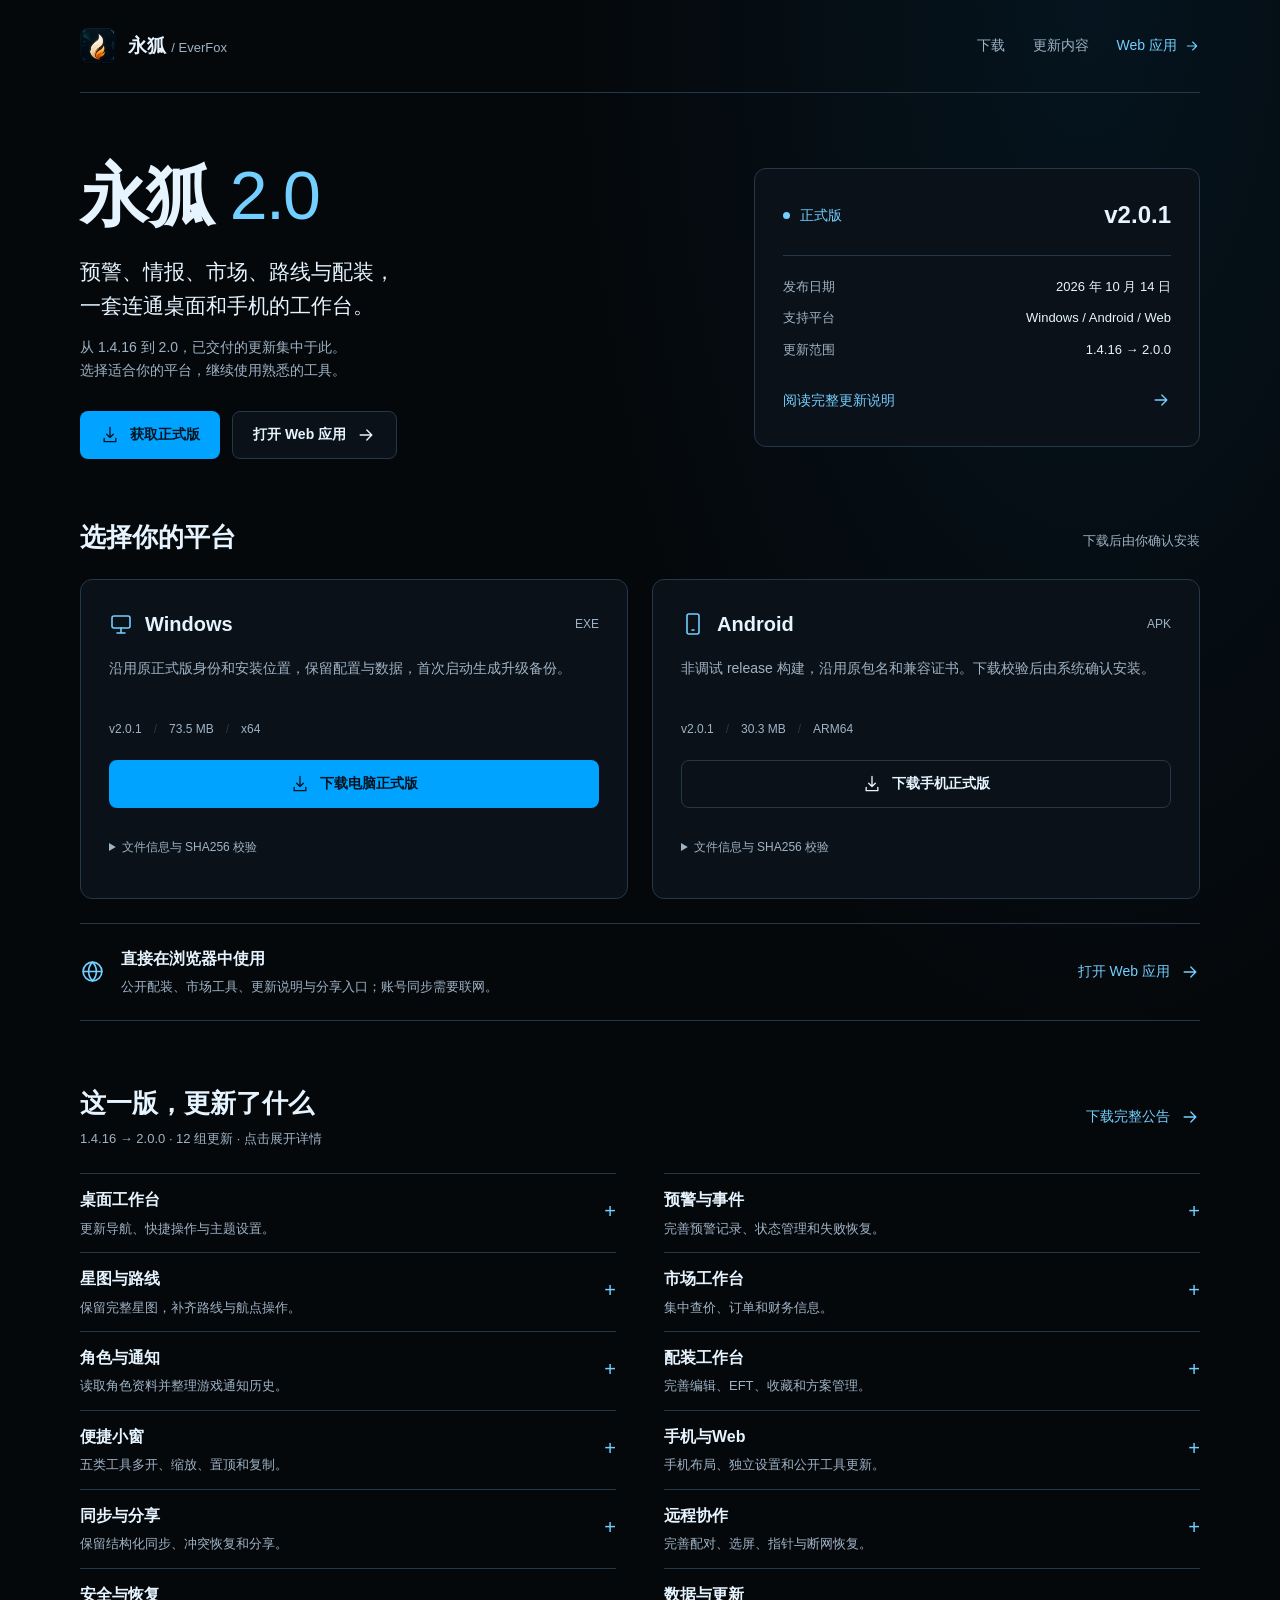
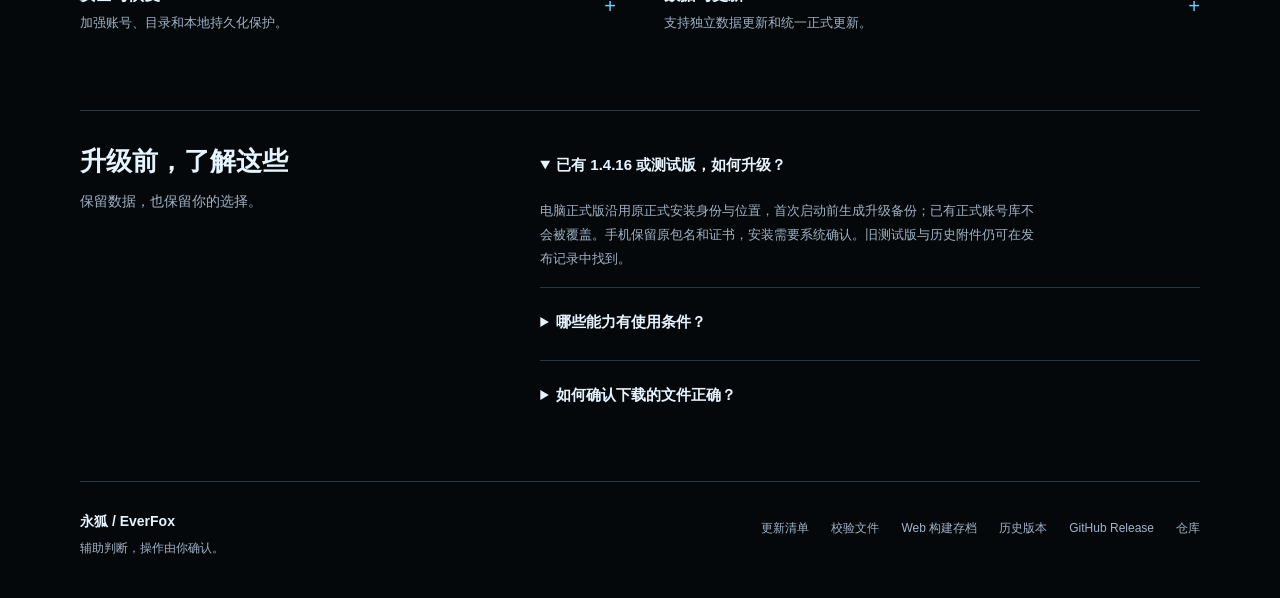
==== commit 66e51c95: "site: 2.0.1 下载与版本信息 桌面下载/签名/校验值指向 2.0.1；安卓仍指向 2.0.0 的 APK；发布说明与网页包保持 2.0.0 资产。" ====
--- a/index.html
+++ b/index.html
@@ -2,19 +2,19 @@
 <html lang="zh-CN"><head><meta charset="utf-8"><meta name="viewport" content="width=device-width,initial-scale=1"><meta name="description" content="永狐 EverFox 2.0 正式发布中心。下载 Windows、Android，打开在线配装与公开工具，查看 1.4.16 至 2.0 完整公告与文件校验。"><meta name="theme-color" content="#05080b"><title>永狐 2.0 · 正式发布中心</title><link rel="stylesheet" href="site.css"><link rel="icon" href="site-assets/brand-icon.png"><script src="site.js" defer></script></head>
 <body><a class="skip-link" href="#main">跳到主要内容</a>
 <header class="site-header"><a class="brand" href="https://heiyue0110.github.io/yonghu-release/" aria-label="永狐官网首页"><img src="site-assets/brand-icon.png" width="36" height="36" alt=""><span>永狐 <span class="brand-en">/ EverFox</span></span></a><nav aria-label="网站导航"><a href="#downloads">下载</a><a href="#changes">更新内容</a><a href="https://heiyue0110.github.io/yonghu-release/app/">Web 应用 <svg width="20" height="20" viewBox="0 0 24 24" fill="none" stroke="currentColor" stroke-width="1.6" stroke-linecap="round" stroke-linejoin="round" aria-hidden="true"><path d="M5 12h14m-6-6 6 6-6 6"/></svg></a></nav></header>
-<main id="main"><section class="hero" aria-labelledby="hero-title"><div class="hero-copy"><h1 id="hero-title">永狐 <span>2.0</span></h1><p class="hero-description">预警、情报、市场、路线与配装，<br class="desktop-break">一套连通桌面和手机的工作台。</p><p class="hero-detail">从 1.4.16 到 2.0，已交付的更新集中于此。<br>选择适合你的平台，继续使用熟悉的工具。</p><div class="hero-actions"><a class="button primary" href="#downloads"><svg width="20" height="20" viewBox="0 0 24 24" fill="none" stroke="currentColor" stroke-width="1.6" stroke-linecap="round" stroke-linejoin="round" aria-hidden="true"><path d="M12 3v12m-4-4 4 4 4-4M5 16v4h14v-4"/></svg>获取正式版</a><a class="button secondary" href="https://heiyue0110.github.io/yonghu-release/app/">打开 Web 应用 <svg width="20" height="20" viewBox="0 0 24 24" fill="none" stroke="currentColor" stroke-width="1.6" stroke-linecap="round" stroke-linejoin="round" aria-hidden="true"><path d="M5 12h14m-6-6 6 6-6 6"/></svg></a></div></div><aside class="release-panel" aria-label="正式发布信息"><div class="release-panel-head"><span class="stable-label"><span class="status-dot"></span>正式版</span><span class="release-version">v2.0.0</span></div><dl><div><dt>发布日期</dt><dd>2026 年 10 月 14 日</dd></div><div><dt>支持平台</dt><dd>Windows / Android / Web</dd></div><div><dt>更新范围</dt><dd>1.4.16 → 2.0.0</dd></div></dl><a class="release-note-link" href="https://heiyue0110.github.io/yonghu-release/app/#/changelog">阅读完整更新说明 <svg width="20" height="20" viewBox="0 0 24 24" fill="none" stroke="currentColor" stroke-width="1.6" stroke-linecap="round" stroke-linejoin="round" aria-hidden="true"><path d="M5 12h14m-6-6 6 6-6 6"/></svg></a></aside></section>
+<main id="main"><section class="hero" aria-labelledby="hero-title"><div class="hero-copy"><h1 id="hero-title">永狐 <span>2.0</span></h1><p class="hero-description">预警、情报、市场、路线与配装，<br class="desktop-break">一套连通桌面和手机的工作台。</p><p class="hero-detail">从 1.4.16 到 2.0，已交付的更新集中于此。<br>选择适合你的平台，继续使用熟悉的工具。</p><div class="hero-actions"><a class="button primary" href="#downloads"><svg width="20" height="20" viewBox="0 0 24 24" fill="none" stroke="currentColor" stroke-width="1.6" stroke-linecap="round" stroke-linejoin="round" aria-hidden="true"><path d="M12 3v12m-4-4 4 4 4-4M5 16v4h14v-4"/></svg>获取正式版</a><a class="button secondary" href="https://heiyue0110.github.io/yonghu-release/app/">打开 Web 应用 <svg width="20" height="20" viewBox="0 0 24 24" fill="none" stroke="currentColor" stroke-width="1.6" stroke-linecap="round" stroke-linejoin="round" aria-hidden="true"><path d="M5 12h14m-6-6 6 6-6 6"/></svg></a></div></div><aside class="release-panel" aria-label="正式发布信息"><div class="release-panel-head"><span class="stable-label"><span class="status-dot"></span>正式版</span><span class="release-version">v2.0.1</span></div><dl><div><dt>发布日期</dt><dd>2026 年 10 月 14 日</dd></div><div><dt>支持平台</dt><dd>Windows / Android / Web</dd></div><div><dt>更新范围</dt><dd>1.4.16 → 2.0.0</dd></div></dl><a class="release-note-link" href="https://heiyue0110.github.io/yonghu-release/app/#/changelog">阅读完整更新说明 <svg width="20" height="20" viewBox="0 0 24 24" fill="none" stroke="currentColor" stroke-width="1.6" stroke-linecap="round" stroke-linejoin="round" aria-hidden="true"><path d="M5 12h14m-6-6 6 6-6 6"/></svg></a></aside></section>
 <section id="downloads" class="download-section" aria-labelledby="downloads-title"><div class="section-heading"><h2 id="downloads-title">选择你的平台</h2><p>下载后由你确认安装</p></div><div class="platforms"><article class="platform">
   <div class="platform-title"><svg width="20" height="20" viewBox="0 0 24 24" fill="none" stroke="currentColor" stroke-width="1.6" stroke-linecap="round" stroke-linejoin="round" aria-hidden="true"><rect x="3" y="4" width="18" height="12" rx="2"/><path d="M8 21h8m-4-5v5"/></svg><h3>Windows</h3><span class="file-type">EXE</span></div>
-  <p>沿用原正式版身份和安装位置，保留配置与数据，首次启动生成升级备份。</p><div class="package-meta"><span>v2.0.0</span><span>73.5 MB</span><span>x64</span></div>
-  <a class="button primary" href="https://github.com/heiyue0110/yonghu-release/releases/download/v2.0.0/EverFox_2.0.0_x64_setup.exe"><svg width="20" height="20" viewBox="0 0 24 24" fill="none" stroke="currentColor" stroke-width="1.6" stroke-linecap="round" stroke-linejoin="round" aria-hidden="true"><path d="M12 3v12m-4-4 4 4 4-4M5 16v4h14v-4"/></svg>下载电脑正式版</a>
-  <details class="checksum"><summary>文件信息与 SHA256 校验</summary><div class="checksum-body"><span class="filename">EverFox_2.0.0_x64_setup.exe</span><code id="hash-desktop">1BA224AFDB3DC8D5C1C69AB34D5C098B29ECDA1297DB419AFF16D761A79D3517</code><button class="copy-button" data-copy="hash-desktop" aria-label="复制 Windows SHA256"><svg width="20" height="20" viewBox="0 0 24 24" fill="none" stroke="currentColor" stroke-width="1.6" stroke-linecap="round" stroke-linejoin="round" aria-hidden="true"><rect x="8" y="8" width="12" height="13" rx="2"/><path d="M16 8V3H3v13h5"/></svg>复制 SHA256</button><a href="https://github.com/heiyue0110/yonghu-release/releases/download/v2.0.0/EverFox_2.0.0_x64_setup.exe.sig">下载更新签名</a></div></details>
+  <p>沿用原正式版身份和安装位置，保留配置与数据，首次启动生成升级备份。</p><div class="package-meta"><span>v2.0.1</span><span>73.5 MB</span><span>x64</span></div>
+  <a class="button primary" href="https://gh-proxy.com/https://github.com/heiyue0110/yonghu-release/releases/download/v2.0.1/EverFox_2.0.1_x64_setup.exe"><svg width="20" height="20" viewBox="0 0 24 24" fill="none" stroke="currentColor" stroke-width="1.6" stroke-linecap="round" stroke-linejoin="round" aria-hidden="true"><path d="M12 3v12m-4-4 4 4 4-4M5 16v4h14v-4"/></svg>下载电脑正式版</a>
+  <details class="checksum"><summary>文件信息与 SHA256 校验</summary><div class="checksum-body"><span class="filename">EverFox_2.0.1_x64_setup.exe</span><code id="hash-desktop">3846ACE83A299A20A1B756D87C00314C63C3E26B44F3F4384C5B6C881AB21A1C</code><button class="copy-button" data-copy="hash-desktop" aria-label="复制 Windows SHA256"><svg width="20" height="20" viewBox="0 0 24 24" fill="none" stroke="currentColor" stroke-width="1.6" stroke-linecap="round" stroke-linejoin="round" aria-hidden="true"><rect x="8" y="8" width="12" height="13" rx="2"/><path d="M16 8V3H3v13h5"/></svg>复制 SHA256</button><a href="https://gh-proxy.com/https://github.com/heiyue0110/yonghu-release/releases/download/v2.0.1/EverFox_2.0.1_x64_setup.exe.sig">下载更新签名</a></div></details>
 </article><article class="platform">
   <div class="platform-title"><svg width="20" height="20" viewBox="0 0 24 24" fill="none" stroke="currentColor" stroke-width="1.6" stroke-linecap="round" stroke-linejoin="round" aria-hidden="true"><rect x="6" y="2" width="12" height="20" rx="2"/><path d="M11 18h2"/></svg><h3>Android</h3><span class="file-type">APK</span></div>
-  <p>非调试 release 构建，沿用原包名和兼容证书。下载校验后由系统确认安装。</p><div class="package-meta"><span>v2.0.0</span><span>30.3 MB</span><span>ARM64</span></div>
-  <a class="button secondary" href="https://github.com/heiyue0110/yonghu-release/releases/download/v2.0.0/EverFox_2.0.0_android-arm64.apk"><svg width="20" height="20" viewBox="0 0 24 24" fill="none" stroke="currentColor" stroke-width="1.6" stroke-linecap="round" stroke-linejoin="round" aria-hidden="true"><path d="M12 3v12m-4-4 4 4 4-4M5 16v4h14v-4"/></svg>下载手机正式版</a>
+  <p>非调试 release 构建，沿用原包名和兼容证书。下载校验后由系统确认安装。</p><div class="package-meta"><span>v2.0.1</span><span>30.3 MB</span><span>ARM64</span></div>
+  <a class="button secondary" href="https://gh-proxy.com/https://github.com/heiyue0110/yonghu-release/releases/download/v2.0.0/EverFox_2.0.0_android-arm64.apk"><svg width="20" height="20" viewBox="0 0 24 24" fill="none" stroke="currentColor" stroke-width="1.6" stroke-linecap="round" stroke-linejoin="round" aria-hidden="true"><path d="M12 3v12m-4-4 4 4 4-4M5 16v4h14v-4"/></svg>下载手机正式版</a>
   <details class="checksum"><summary>文件信息与 SHA256 校验</summary><div class="checksum-body"><span class="filename">EverFox_2.0.0_android-arm64.apk</span><code id="hash-phone">C4D0942B56571BE52A3249B7104DE105F74AD6B296F24AF9FF037D35B843BC03</code><button class="copy-button" data-copy="hash-phone" aria-label="复制 Android SHA256"><svg width="20" height="20" viewBox="0 0 24 24" fill="none" stroke="currentColor" stroke-width="1.6" stroke-linecap="round" stroke-linejoin="round" aria-hidden="true"><rect x="8" y="8" width="12" height="13" rx="2"/><path d="M16 8V3H3v13h5"/></svg>复制 SHA256</button></div></details>
 </article></div><div class="web-row"><div class="web-copy"><svg width="20" height="20" viewBox="0 0 24 24" fill="none" stroke="currentColor" stroke-width="1.6" stroke-linecap="round" stroke-linejoin="round" aria-hidden="true"><circle cx="12" cy="12" r="9"/><path d="M3 12h18M12 3c5 5 5 13 0 18-5-5-5-13 0-18Z"/></svg><div><h3>直接在浏览器中使用</h3><p>公开配装、市场工具、更新说明与分享入口；账号同步需要联网。</p></div></div><a class="text-link" href="https://heiyue0110.github.io/yonghu-release/app/">打开 Web 应用 <svg width="20" height="20" viewBox="0 0 24 24" fill="none" stroke="currentColor" stroke-width="1.6" stroke-linecap="round" stroke-linejoin="round" aria-hidden="true"><path d="M5 12h14m-6-6 6 6-6 6"/></svg></a></div></section>
-<section id="changes" class="changes-section" aria-labelledby="changes-title"><div class="section-heading"><div><h2 id="changes-title">这一版，更新了什么</h2><p>1.4.16 → 2.0.0 · 12 组更新 · 点击展开详情</p></div><a class="text-link" href="https://github.com/heiyue0110/yonghu-release/releases/download/v2.0.0/EverFox_2.0.0_release_notes.md">下载完整公告 <svg width="20" height="20" viewBox="0 0 24 24" fill="none" stroke="currentColor" stroke-width="1.6" stroke-linecap="round" stroke-linejoin="round" aria-hidden="true"><path d="M5 12h14m-6-6 6 6-6 6"/></svg></a></div><div class="changes-grid"><details class="change"><summary><strong>桌面工作台</strong><span>更新导航、快捷操作与主题设置。</span></summary><p>桌面工作台保留既有页面，整合导航、命令面板与首次引导；支持主题、强调色、字号、缩放和界面密度。罗德岛作为可切换主题，不决定软件功能结构。</p></details>
+<section id="changes" class="changes-section" aria-labelledby="changes-title"><div class="section-heading"><div><h2 id="changes-title">这一版，更新了什么</h2><p>1.4.16 → 2.0.0 · 12 组更新 · 点击展开详情</p></div><a class="text-link" href="https://gh-proxy.com/https://github.com/heiyue0110/yonghu-release/releases/download/v2.0.0/EverFox_2.0.0_release_notes.md">下载完整公告 <svg width="20" height="20" viewBox="0 0 24 24" fill="none" stroke="currentColor" stroke-width="1.6" stroke-linecap="round" stroke-linejoin="round" aria-hidden="true"><path d="M5 12h14m-6-6 6 6-6 6"/></svg></a></div><div class="changes-grid"><details class="change"><summary><strong>桌面工作台</strong><span>更新导航、快捷操作与主题设置。</span></summary><p>桌面工作台保留既有页面，整合导航、命令面板与首次引导；支持主题、强调色、字号、缩放和界面密度。罗德岛作为可切换主题，不决定软件功能结构。</p></details>
 <details class="change"><summary><strong>预警与事件</strong><span>完善预警记录、状态管理和失败恢复。</span></summary><p>聊天、屏幕和KM/ZKB预警保留来源与历史；持久事件支持去重、确认、静音和解除，突发记录按顺序处理。来源失效、后台重启和保存失败显示真实状态，屏幕识别与监控默认不主动开启。</p></details>
 <details class="change"><summary><strong>星图与路线</strong><span>保留完整星图，补齐路线与航点操作。</span></summary><p>完整星图支持数据更新和失败重试；路线提供风险参考、跳桥资料与旗舰距离约束。普通星门路线可在角色确认后写入游戏航点，旗舰、虫洞和不可靠路线不冒充可写路线；不执行自动飞行。</p></details>
 <details class="change"><summary><strong>市场工作台</strong><span>集中查价、订单和财务信息。</span></summary><p>查价更名市场，收纳物品检索、价格、角色订单、钱包与采矿入口；订单竞争参考显示范围、缓存时间和核对状态，不自动改单。钱包统计区分流水与成交，采矿估值只作参考。</p></details>
@@ -26,5 +26,5 @@
 <details class="change"><summary><strong>远程协作</strong><span>完善配对、选屏、指针与断网恢复。</span></summary><p>支持账号配对和局域网短码/二维码直连。远控修正画面颜色、选屏坐标、缩放与指针顺序；关闭、后台、会话失效及网络失败丢弃未发旧输入并安全释放，恢复重新校准；已发送请求沿既有等待和超时路径处理。</p></details>
 <details class="change"><summary><strong>安全与恢复</strong><span>加强账号、目录和本地持久化保护。</span></summary><p>配置、账号凭据和运行记录增加原子保存、损坏保护、目录冲突拒绝与后台单实例检查。首次从旧正式版升级前生成本机备份，敏感配置加密存档；正式账号库存在时不覆盖，Beta原数据保留。</p></details>
 <details class="change"><summary><strong>数据与更新</strong><span>支持独立数据更新和统一正式更新。</span></summary><p>配装及星图等数据可按清单校验后更新，下载或校验失败继续使用旧数据。电脑接入正式更新源，手机检查、下载和安装包校验后交给系统确认；下载页与安装包版本、公告和校验信息同步。</p></details></div></section>
-<section id="upgrade" class="upgrade-section" aria-labelledby="upgrade-title"><div><h2 id="upgrade-title">升级前，了解这些</h2><p>保留数据，也保留你的选择。</p></div><div class="upgrade-content"><details open><summary>已有 1.4.16 或测试版，如何升级？</summary><p>电脑正式版沿用原正式安装身份与位置，首次启动前生成升级备份；已有正式账号库不会被覆盖。手机保留原包名和证书，安装需要系统确认。旧测试版与历史附件仍可在发布记录中找到。</p></details><details><summary>哪些能力有使用条件？</summary><p>私有角色资料与游戏写入需要相应 ESI 授权，写入前须确认角色与内容。手机系统推送暂不可用，保留应用内收件箱。真实游戏写入、手机覆盖升级、真机远控和长跑仍待验收，详细条件见完整公告。</p></details><details><summary>如何确认下载的文件正确？</summary><p>展开对应平台的“文件信息与 SHA256 校验”，将文件 SHA256 与这里的值比较。Windows 更新器使用配套更新签名；它与商业代码签名不同，系统仍可能提示未知发布者。Android 沿用原兼容证书。</p><a href="https://github.com/heiyue0110/yonghu-release/releases/download/v2.0.0/SHA256_2.0.0.txt">下载全部校验值</a></details></div></section>
-</main><footer><div class="footer-brand"><strong>永狐 / EverFox</strong><span>辅助判断，操作由你确认。</span></div><nav aria-label="发布资料"><a href="https://heiyue0110.github.io/yonghu-release/latest.json">更新清单</a><a href="https://github.com/heiyue0110/yonghu-release/releases/download/v2.0.0/SHA256_2.0.0.txt">校验文件</a><a href="https://github.com/heiyue0110/yonghu-release/releases/download/v2.0.0/EverFox_2.0.0_web.zip">Web 构建存档</a><a href="https://github.com/heiyue0110/yonghu-release/releases">历史版本</a><a href="https://github.com/heiyue0110/yonghu-release/releases/tag/v2.0.0">GitHub Release</a><a href="https://github.com/heiyue0110/yonghu-release">仓库</a></nav></footer><p class="copy-status" role="status" aria-live="polite"></p></body></html>+<section id="upgrade" class="upgrade-section" aria-labelledby="upgrade-title"><div><h2 id="upgrade-title">升级前，了解这些</h2><p>保留数据，也保留你的选择。</p></div><div class="upgrade-content"><details open><summary>已有 1.4.16 或测试版，如何升级？</summary><p>电脑正式版沿用原正式安装身份与位置，首次启动前生成升级备份；已有正式账号库不会被覆盖。手机保留原包名和证书，安装需要系统确认。旧测试版与历史附件仍可在发布记录中找到。</p></details><details><summary>哪些能力有使用条件？</summary><p>私有角色资料与游戏写入需要相应 ESI 授权，写入前须确认角色与内容。手机系统推送暂不可用，保留应用内收件箱。真实游戏写入、手机覆盖升级、真机远控和长跑仍待验收，详细条件见完整公告。</p></details><details><summary>如何确认下载的文件正确？</summary><p>展开对应平台的“文件信息与 SHA256 校验”，将文件 SHA256 与这里的值比较。Windows 更新器使用配套更新签名；它与商业代码签名不同，系统仍可能提示未知发布者。Android 沿用原兼容证书。</p><a href="https://gh-proxy.com/https://github.com/heiyue0110/yonghu-release/releases/download/v2.0.0/SHA256_2.0.0.txt">下载全部校验值</a></details></div></section>
+</main><footer><div class="footer-brand"><strong>永狐 / EverFox</strong><span>辅助判断，操作由你确认。</span></div><nav aria-label="发布资料"><a href="https://heiyue0110.github.io/yonghu-release/latest.json">更新清单</a><a href="https://gh-proxy.com/https://github.com/heiyue0110/yonghu-release/releases/download/v2.0.0/SHA256_2.0.0.txt">校验文件</a><a href="https://gh-proxy.com/https://github.com/heiyue0110/yonghu-release/releases/download/v2.0.0/EverFox_2.0.0_web.zip">Web 构建存档</a><a href="https://github.com/heiyue0110/yonghu-release/releases">历史版本</a><a href="https://github.com/heiyue0110/yonghu-release/releases/tag/v2.0.1">GitHub Release</a><a href="https://github.com/heiyue0110/yonghu-release">仓库</a></nav></footer><p class="copy-status" role="status" aria-live="polite"></p></body></html>
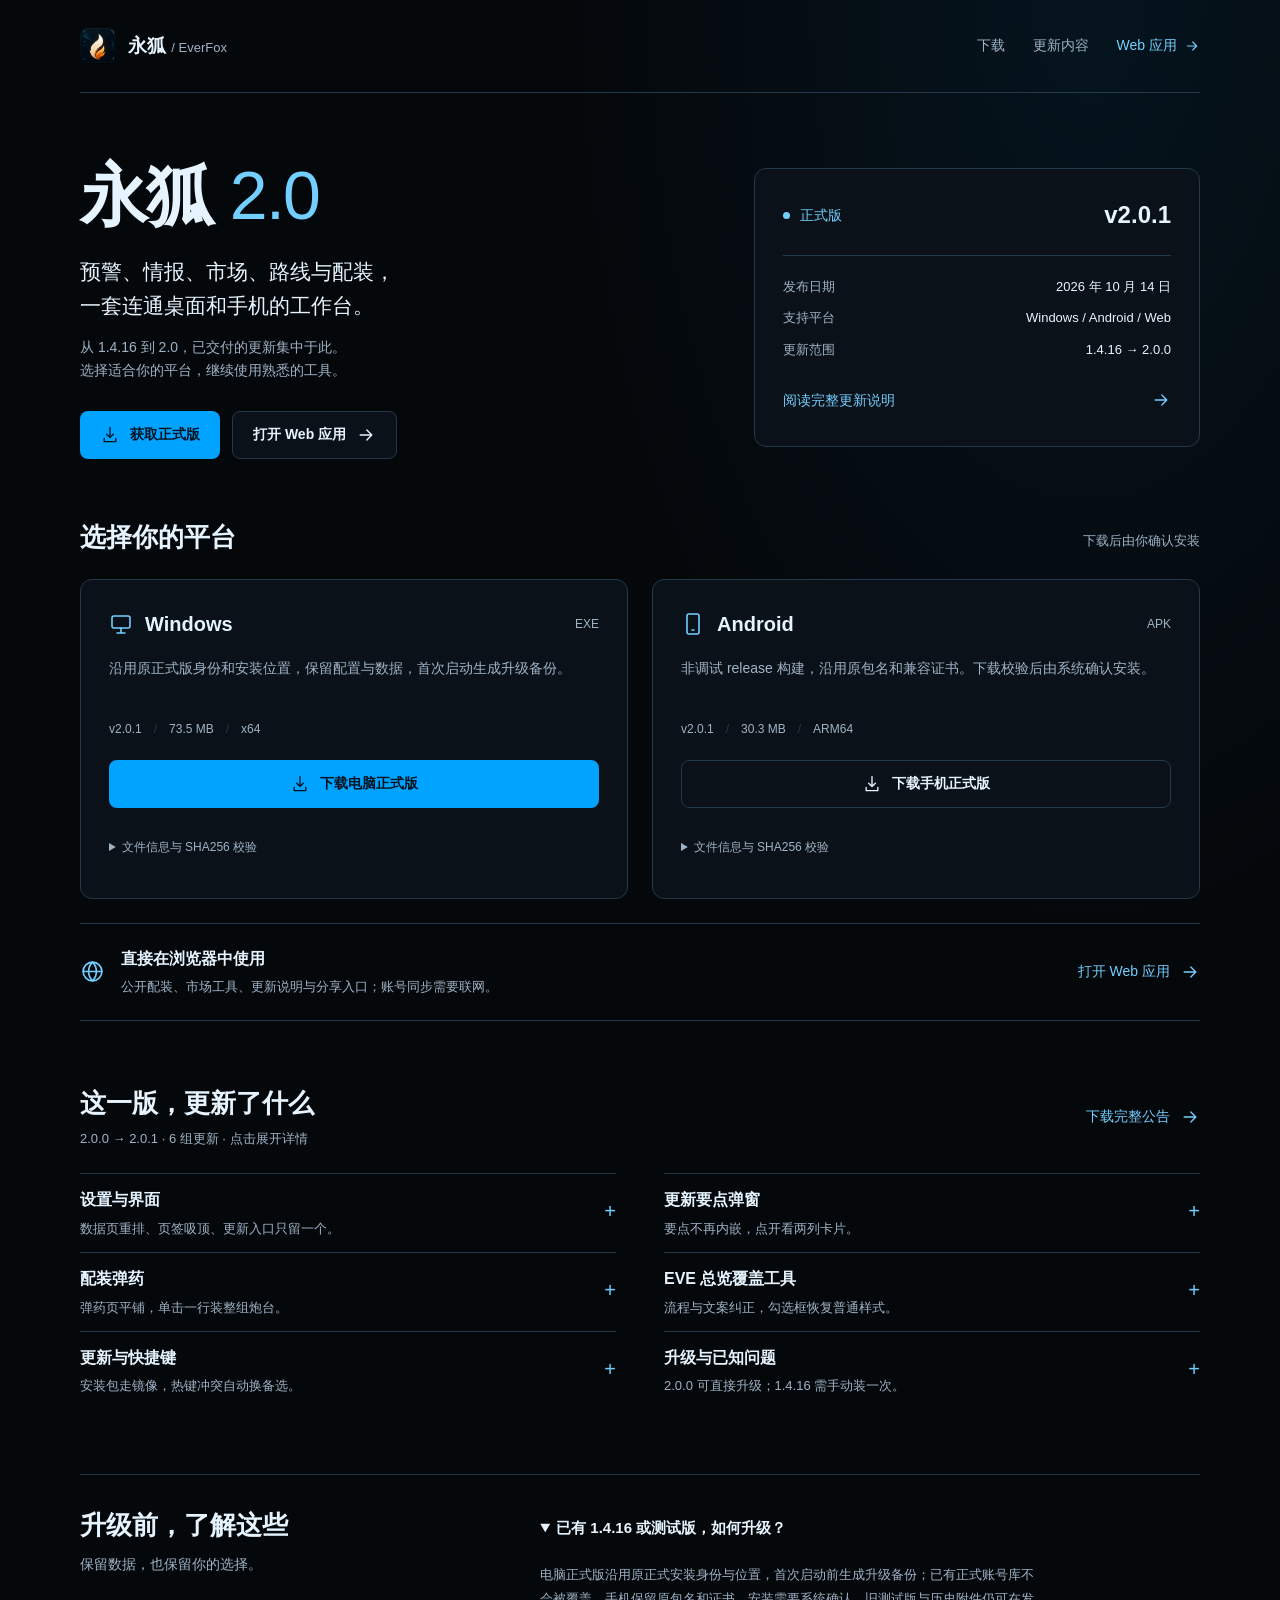
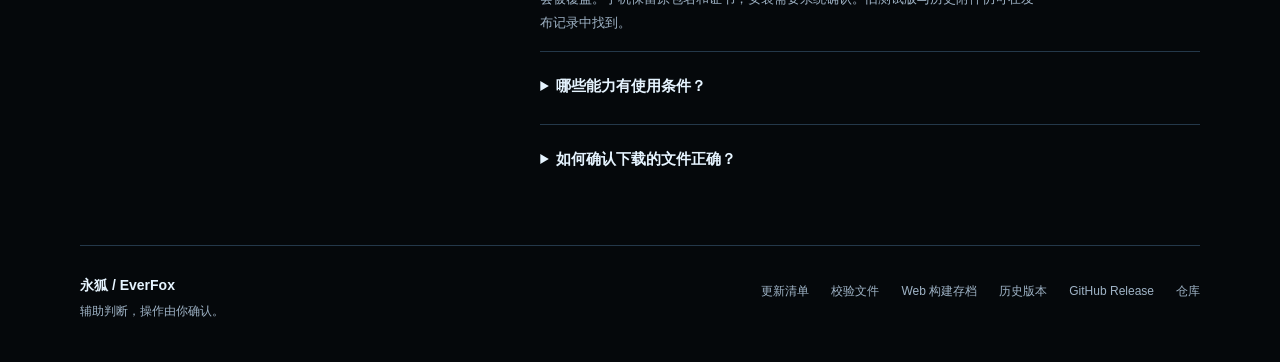
==== commit 0ebba5a8: "site: 2.0.1 更新内容区块 「这一版，更新了什么」换成 2.0.1 的 6 组（设置与界面、更新要点弹窗、配装弹药、EVE 覆盖工具、更新与快捷键、升级与已知问题），完整公告放到 v2-al" ====
--- a/index.html
+++ b/index.html
@@ -14,17 +14,11 @@
   <a class="button secondary" href="https://gh-proxy.com/https://github.com/heiyue0110/yonghu-release/releases/download/v2.0.0/EverFox_2.0.0_android-arm64.apk"><svg width="20" height="20" viewBox="0 0 24 24" fill="none" stroke="currentColor" stroke-width="1.6" stroke-linecap="round" stroke-linejoin="round" aria-hidden="true"><path d="M12 3v12m-4-4 4 4 4-4M5 16v4h14v-4"/></svg>下载手机正式版</a>
   <details class="checksum"><summary>文件信息与 SHA256 校验</summary><div class="checksum-body"><span class="filename">EverFox_2.0.0_android-arm64.apk</span><code id="hash-phone">C4D0942B56571BE52A3249B7104DE105F74AD6B296F24AF9FF037D35B843BC03</code><button class="copy-button" data-copy="hash-phone" aria-label="复制 Android SHA256"><svg width="20" height="20" viewBox="0 0 24 24" fill="none" stroke="currentColor" stroke-width="1.6" stroke-linecap="round" stroke-linejoin="round" aria-hidden="true"><rect x="8" y="8" width="12" height="13" rx="2"/><path d="M16 8V3H3v13h5"/></svg>复制 SHA256</button></div></details>
 </article></div><div class="web-row"><div class="web-copy"><svg width="20" height="20" viewBox="0 0 24 24" fill="none" stroke="currentColor" stroke-width="1.6" stroke-linecap="round" stroke-linejoin="round" aria-hidden="true"><circle cx="12" cy="12" r="9"/><path d="M3 12h18M12 3c5 5 5 13 0 18-5-5-5-13 0-18Z"/></svg><div><h3>直接在浏览器中使用</h3><p>公开配装、市场工具、更新说明与分享入口；账号同步需要联网。</p></div></div><a class="text-link" href="https://heiyue0110.github.io/yonghu-release/app/">打开 Web 应用 <svg width="20" height="20" viewBox="0 0 24 24" fill="none" stroke="currentColor" stroke-width="1.6" stroke-linecap="round" stroke-linejoin="round" aria-hidden="true"><path d="M5 12h14m-6-6 6 6-6 6"/></svg></a></div></section>
-<section id="changes" class="changes-section" aria-labelledby="changes-title"><div class="section-heading"><div><h2 id="changes-title">这一版，更新了什么</h2><p>1.4.16 → 2.0.0 · 12 组更新 · 点击展开详情</p></div><a class="text-link" href="https://gh-proxy.com/https://github.com/heiyue0110/yonghu-release/releases/download/v2.0.0/EverFox_2.0.0_release_notes.md">下载完整公告 <svg width="20" height="20" viewBox="0 0 24 24" fill="none" stroke="currentColor" stroke-width="1.6" stroke-linecap="round" stroke-linejoin="round" aria-hidden="true"><path d="M5 12h14m-6-6 6 6-6 6"/></svg></a></div><div class="changes-grid"><details class="change"><summary><strong>桌面工作台</strong><span>更新导航、快捷操作与主题设置。</span></summary><p>桌面工作台保留既有页面，整合导航、命令面板与首次引导；支持主题、强调色、字号、缩放和界面密度。罗德岛作为可切换主题，不决定软件功能结构。</p></details>
-<details class="change"><summary><strong>预警与事件</strong><span>完善预警记录、状态管理和失败恢复。</span></summary><p>聊天、屏幕和KM/ZKB预警保留来源与历史；持久事件支持去重、确认、静音和解除，突发记录按顺序处理。来源失效、后台重启和保存失败显示真实状态，屏幕识别与监控默认不主动开启。</p></details>
-<details class="change"><summary><strong>星图与路线</strong><span>保留完整星图，补齐路线与航点操作。</span></summary><p>完整星图支持数据更新和失败重试；路线提供风险参考、跳桥资料与旗舰距离约束。普通星门路线可在角色确认后写入游戏航点，旗舰、虫洞和不可靠路线不冒充可写路线；不执行自动飞行。</p></details>
-<details class="change"><summary><strong>市场工作台</strong><span>集中查价、订单和财务信息。</span></summary><p>查价更名市场，收纳物品检索、价格、角色订单、钱包与采矿入口；订单竞争参考显示范围、缓存时间和核对状态，不自动改单。钱包统计区分流水与成交，采矿估值只作参考。</p></details>
-<details class="change"><summary><strong>角色与通知</strong><span>读取角色资料并整理游戏通知历史。</span></summary><p>角色页保留技能、位置、舰船、战绩和财务等资料，联系人、游戏通知首次进入可自动读取。私有结果按角色与账号隔离；游戏通知作为历史摘要显示发生时间与记录时间，可独立筛选，不冒充实时战斗证据。</p></details>
-<details class="change"><summary><strong>配装工作台</strong><span>完善编辑、EFT、收藏和方案管理。</span></summary><p>共享配装引擎支持选船、槽位编辑、技能与资源属性、EFT导入导出、收藏、模板、作业参数、采购清单和方案比较。保存到游戏前展示角色与配装快照，创建个人配装；取消保留草稿，结果不确定不自动重试。</p></details>
-<details class="change"><summary><strong>便捷小窗</strong><span>五类工具多开、缩放、置顶和复制。</span></summary><p>预警、市场、路线、画像与虫洞页面内可直接打开对应小窗；重复打开和复制产生独立窗口，可自由缩放、置顶并从任务栏找回。搜索支持联想，设置可自定义小窗与快捷指令键位，提供冲突提示和重启恢复。</p></details>
-<details class="change"><summary><strong>手机与Web</strong><span>手机布局、独立设置和公开工具更新。</span></summary><p>手机保留控制台、配装、情报、市场与我的；全局设置采用分类首页、对应子页、返回分类首页。公开配装与市场工具可离线或免账号使用已有公开数据；Web提供下载、更新说明和公开分享入口。</p></details>
-<details class="change"><summary><strong>同步与分享</strong><span>保留结构化同步、冲突恢复和分享。</span></summary><p>免费账号同步配置、配装、路线等结构化资料；冲突保留可选择的历史快照，失败不伪装已保存，旧账号回执不影响当前账号。只读分享展示公开快照，不上传ESI令牌、密钥、原始聊天或截图。</p></details>
-<details class="change"><summary><strong>远程协作</strong><span>完善配对、选屏、指针与断网恢复。</span></summary><p>支持账号配对和局域网短码/二维码直连。远控修正画面颜色、选屏坐标、缩放与指针顺序；关闭、后台、会话失效及网络失败丢弃未发旧输入并安全释放，恢复重新校准；已发送请求沿既有等待和超时路径处理。</p></details>
-<details class="change"><summary><strong>安全与恢复</strong><span>加强账号、目录和本地持久化保护。</span></summary><p>配置、账号凭据和运行记录增加原子保存、损坏保护、目录冲突拒绝与后台单实例检查。首次从旧正式版升级前生成本机备份，敏感配置加密存档；正式账号库存在时不覆盖，Beta原数据保留。</p></details>
-<details class="change"><summary><strong>数据与更新</strong><span>支持独立数据更新和统一正式更新。</span></summary><p>配装及星图等数据可按清单校验后更新，下载或校验失败继续使用旧数据。电脑接入正式更新源，手机检查、下载和安装包校验后交给系统确认；下载页与安装包版本、公告和校验信息同步。</p></details></div></section>
+<section id="changes" class="changes-section" aria-labelledby="changes-title"><div class="section-heading"><div><h2 id="changes-title">这一版，更新了什么</h2><p>2.0.0 → 2.0.1 · 6 组更新 · 点击展开详情</p></div><a class="text-link" href="https://heiyue0110.github.io/yonghu-release/v2-alpha/announcement-2.0.1.md">下载完整公告 <svg width="20" height="20" viewBox="0 0 24 24" fill="none" stroke="currentColor" stroke-width="1.6" stroke-linecap="round" stroke-linejoin="round" aria-hidden="true"><path d="M5 12h14m-6-6 6 6-6 6"/></svg></a></div><div class="changes-grid"><details class="change"><summary><strong>设置与界面</strong><span>数据页重排、页签吸顶、更新入口只留一个。</span></summary><p>「数据」页按用途重新排序：软件更新、程序补丁、测试版通道、本次更新要点、本地数据；右列依次是离线外壳、保存设置、配置与缓存目录、配置备份、清除缓存。分类页签在滚动时固定在顶部，长页面切换分区不用回到最上方。</p></details>
+<details class="change"><summary><strong>更新要点弹窗</strong><span>要点不再内嵌，点开看两列卡片。</span></summary><p>数据页只保留一行入口，点开后是居中弹窗，条目按两列卡片排列，底部可关闭；窄窗口自动改为单列。测试版与正式版的要点共用同一份来源。</p></details>
+<details class="change"><summary><strong>配装弹药</strong><span>弹药页平铺，单击一行装整组炮台。</span></summary><p>进入弹药页后按当前武器过滤，只列出可装填的弹药；单击一行即装填到同型号的整组炮台，不再需要逐槽展开。结果同步反映在武器 DPS、应用 DPS 与高槽弹药图标上，装填不写入配装历史。</p></details>
+<details class="change"><summary><strong>EVE 总览覆盖工具</strong><span>流程与文案纠正，勾选框恢复普通样式。</span></summary><p>说明改为「选一个源总览 → 勾选要覆盖的账号 → 准备配置」，并写清楚会先备份所选目录、再覆盖勾选账号；账号勾选框不再套用全站开关样式，不会压住账号名，目标列表补充全选与清空。</p></details>
+<details class="change"><summary><strong>更新与快捷键</strong><span>安装包走镜像，热键冲突自动换备选。</span></summary><p>官网下载按钮改用镜像地址，国内网络可直接下载；更新清单里的签名与旧版本连续，安装前校验签名。便捷小窗的 Ctrl+Shift+K 被占用时，按顺序尝试备选组合键，设置页显示实际生效的键。</p></details>
+<details class="change"><summary><strong>升级与已知问题</strong><span>2.0.0 可直接升级；1.4.16 需手动装一次。</span></summary><p>2.0.0 用户在应用内检查更新或下载安装包覆盖安装即可，数据、账号、配装与预警历史不变。1.4.16 的旧客户端只认原清单地址，需要手动下载安装包覆盖一次。部分 2.0.0 客户端的应用内更新只显示「打开下载」时，直接用安装包覆盖安装。</p></details></div></section>
 <section id="upgrade" class="upgrade-section" aria-labelledby="upgrade-title"><div><h2 id="upgrade-title">升级前，了解这些</h2><p>保留数据，也保留你的选择。</p></div><div class="upgrade-content"><details open><summary>已有 1.4.16 或测试版，如何升级？</summary><p>电脑正式版沿用原正式安装身份与位置，首次启动前生成升级备份；已有正式账号库不会被覆盖。手机保留原包名和证书，安装需要系统确认。旧测试版与历史附件仍可在发布记录中找到。</p></details><details><summary>哪些能力有使用条件？</summary><p>私有角色资料与游戏写入需要相应 ESI 授权，写入前须确认角色与内容。手机系统推送暂不可用，保留应用内收件箱。真实游戏写入、手机覆盖升级、真机远控和长跑仍待验收，详细条件见完整公告。</p></details><details><summary>如何确认下载的文件正确？</summary><p>展开对应平台的“文件信息与 SHA256 校验”，将文件 SHA256 与这里的值比较。Windows 更新器使用配套更新签名；它与商业代码签名不同，系统仍可能提示未知发布者。Android 沿用原兼容证书。</p><a href="https://gh-proxy.com/https://github.com/heiyue0110/yonghu-release/releases/download/v2.0.0/SHA256_2.0.0.txt">下载全部校验值</a></details></div></section>
 </main><footer><div class="footer-brand"><strong>永狐 / EverFox</strong><span>辅助判断，操作由你确认。</span></div><nav aria-label="发布资料"><a href="https://heiyue0110.github.io/yonghu-release/latest.json">更新清单</a><a href="https://gh-proxy.com/https://github.com/heiyue0110/yonghu-release/releases/download/v2.0.0/SHA256_2.0.0.txt">校验文件</a><a href="https://gh-proxy.com/https://github.com/heiyue0110/yonghu-release/releases/download/v2.0.0/EverFox_2.0.0_web.zip">Web 构建存档</a><a href="https://github.com/heiyue0110/yonghu-release/releases">历史版本</a><a href="https://github.com/heiyue0110/yonghu-release/releases/tag/v2.0.1">GitHub Release</a><a href="https://github.com/heiyue0110/yonghu-release">仓库</a></nav></footer><p class="copy-status" role="status" aria-live="polite"></p></body></html>
